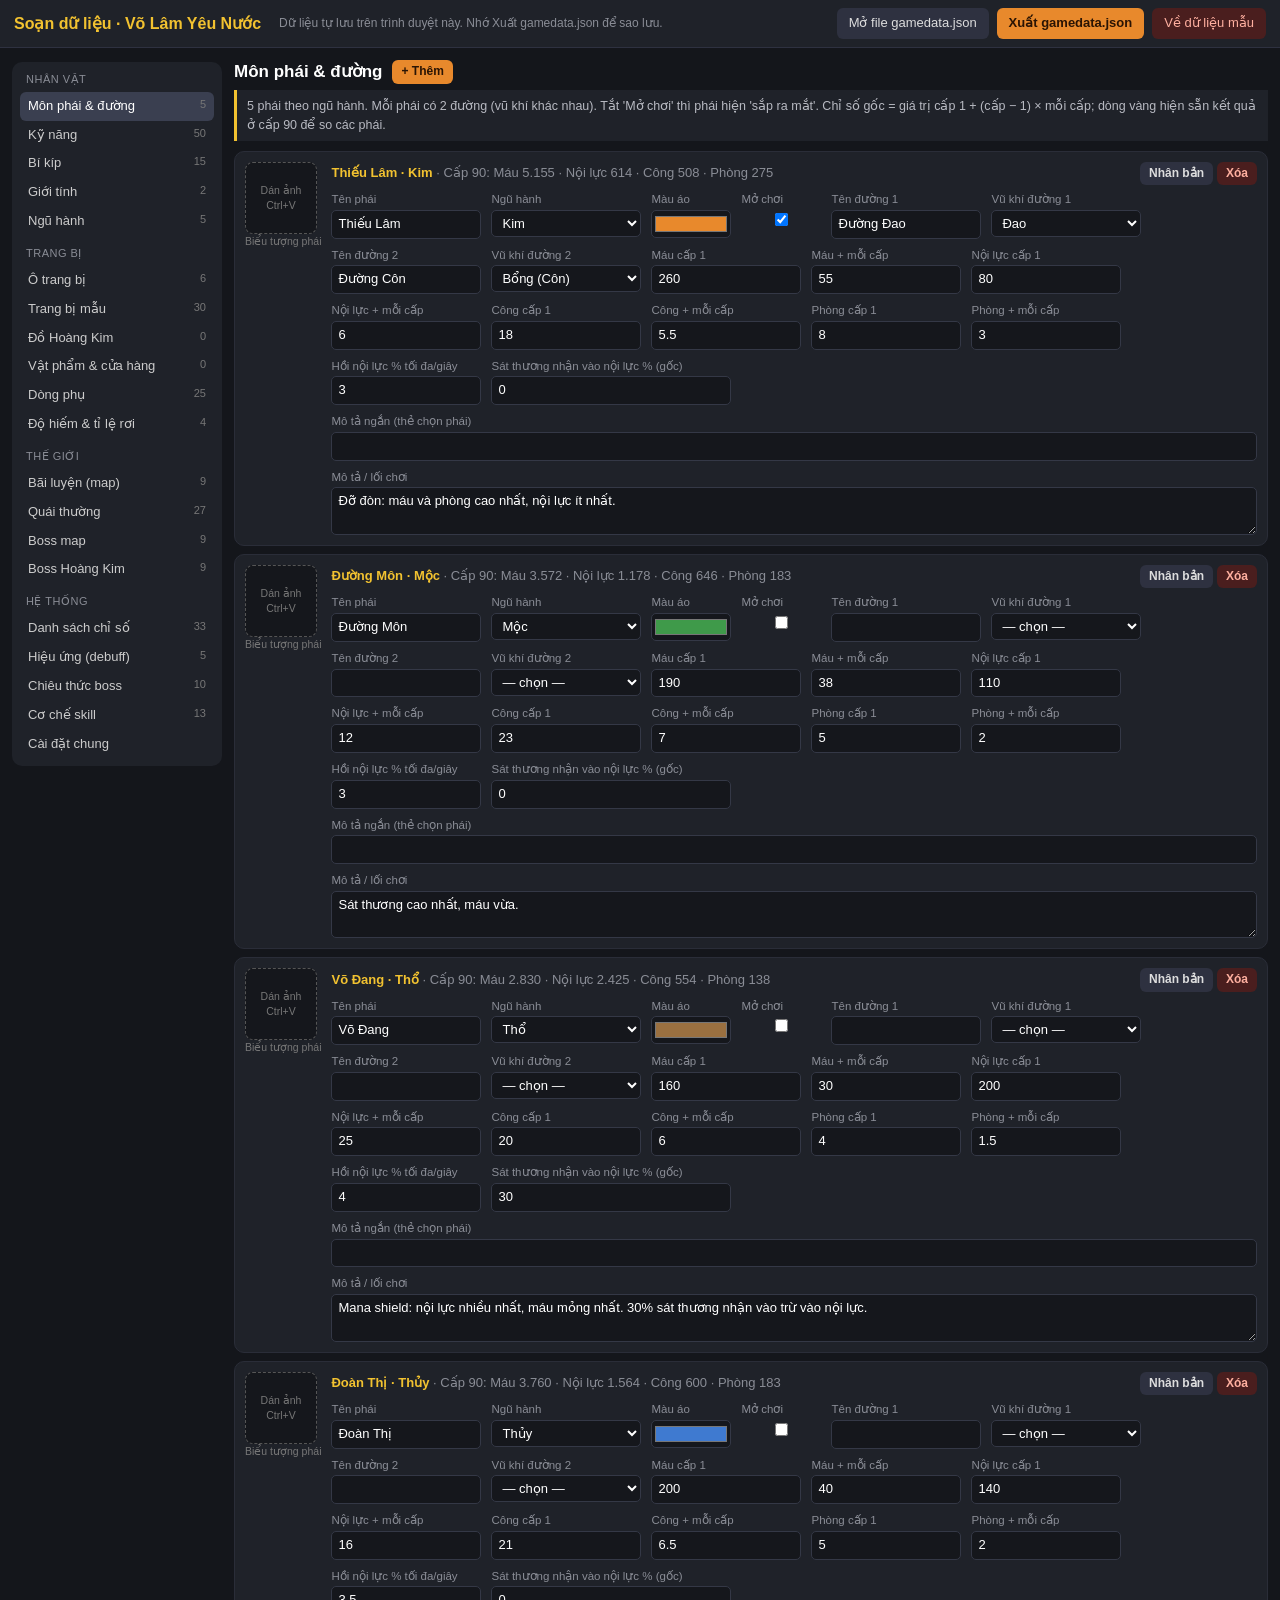
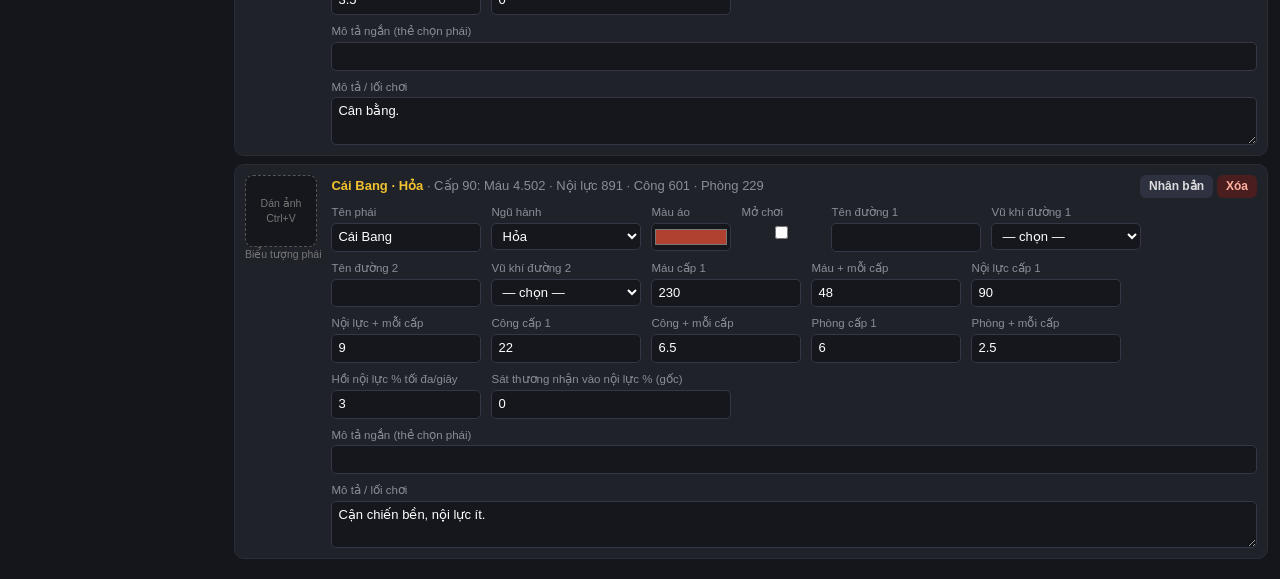
==== editor.html @ 26e48258 "Add files via upload" ====
<!DOCTYPE html>
<html lang="vi">
<head>
<meta charset="utf-8">
<meta name="viewport" content="width=device-width, initial-scale=1">
<title>Soạn dữ liệu · Võ Lâm Yêu Nước</title>
<link rel="icon" href="data:,">
<style>
* { box-sizing: border-box; }
html, body { margin: 0; height: 100%; }
body { background: #14161b; color: #d8d8d8; font: 13px/1.45 "Segoe UI", Roboto, Arial, sans-serif; }
button { font: inherit; cursor: pointer; }
.hidden { display: none !important; }
.muted { color: #8a8d96; }
header { display: flex; align-items: center; gap: 8px; padding: 8px 14px; background: #1f2229; border-bottom: 1px solid #2e3140; position: sticky; top: 0; z-index: 5; }
header .t { font-size: 16px; font-weight: 700; color: #f2c230; }
header .st { font-size: 12px; color: #8a8d96; margin-left: 10px; }
header .sp { margin-left: auto; }
.btn { background: #2e3140; color: #ddd; border: 0; border-radius: 6px; padding: 6px 12px; }
.btn:hover { background: #3a3f50; }
.btn.pri { background: #e8892c; color: #2a1404; font-weight: 600; }
.btn.pri:hover { background: #f39b40; }
.btn.danger { background: #4a1e1e; color: #ffb0a0; }
.btn.sm { padding: 3px 9px; font-size: 12px; }
.wrap { display: grid; grid-template-columns: 210px 1fr; gap: 12px; padding: 12px; }
nav { background: #1f2229; border-radius: 10px; padding: 8px; align-self: start; position: sticky; top: 62px; max-height: calc(100vh - 80px); overflow: auto; }
nav .g { color: #8a8d96; font-size: 11px; text-transform: uppercase; letter-spacing: .5px; margin: 10px 6px 4px; }
nav .g:first-child { margin-top: 2px; }
nav button { display: flex; width: 100%; background: none; border: 0; color: #ccc; text-align: left; padding: 5px 8px; border-radius: 6px; }
nav button:hover { background: #2a2d38; }
nav button.on { background: #3a3f50; color: #fff; }
nav button .n { margin-left: auto; color: #777; font-size: 11px; }
main { min-width: 0; }
.sec-head { display: flex; align-items: center; gap: 10px; flex-wrap: wrap; margin-bottom: 6px; }
.sec-head h2 { margin: 0; font-size: 17px; color: #fff; }
.help { background: #1f2229; border-left: 3px solid #f2c230; padding: 7px 10px; margin: 6px 0 10px; color: #b8bac2; font-size: 12.5px; }
.filters { display: flex; gap: 8px; align-items: center; flex-wrap: wrap; margin-bottom: 10px; }
.filters label { color: #8a8d96; font-size: 12px; display: flex; gap: 5px; align-items: center; }
.card { display: flex; gap: 10px; background: #1f2229; border: 1px solid #2a2d38; border-radius: 10px; padding: 10px; margin-bottom: 8px; }
.card .imgs { display: flex; flex-direction: column; gap: 6px; flex: none; }
.card .imgs.wide { flex-direction: row; flex-wrap: wrap; width: 250px; }
.card .body { flex: 1; min-width: 0; }
.card .head { font-weight: 600; color: #f2c230; margin-bottom: 6px; display: flex; gap: 8px; align-items: center; }
.card .head .acts { margin-left: auto; display: flex; gap: 4px; }
.fields { display: flex; flex-wrap: wrap; gap: 8px 10px; }
.f { display: flex; flex-direction: column; gap: 2px; font-size: 11.5px; color: #8a8d96; }
.f.s { width: 80px; } .f.m { width: 150px; } .f.l { width: 240px; } .f.xl { width: 100%; }
.f input, .f select, .f textarea { background: #15171c; border: 1px solid #343846; border-radius: 5px; color: #fff; padding: 4px 6px; font: inherit; font-size: 13px; width: 100%; }
.f textarea { min-height: 46px; resize: vertical; }
.f input:focus, .f select:focus, .f textarea:focus { outline: none; border-color: #f2c230; }
.f input[type=color] { padding: 1px; height: 28px; }
.f input[type=checkbox] { width: auto; }
.tag { display: inline-block; font-size: 10.5px; padding: 0 6px; border-radius: 8px; margin-left: 4px; font-weight: 500; }
.tag.ok { background: #1e3a1e; color: #8fd88f; }
.tag.new { background: #3a2a10; color: #f2c230; }
.chips { display: flex; flex-wrap: wrap; gap: 4px; }
.chip { background: #15171c; border: 1px solid #343846; color: #aaa; border-radius: 12px; padding: 2px 9px; font-size: 12px; }
.chip.on { background: #3a3218; border-color: #f2c230; color: #ffe08a; }
.lines { display: flex; flex-direction: column; gap: 4px; }
.line { display: flex; gap: 6px; align-items: center; }
.line select, .line input { background: #15171c; border: 1px solid #343846; border-radius: 5px; color: #fff; padding: 3px 6px; font: inherit; font-size: 12.5px; }
.line input { width: 80px; }
.line select { width: 260px; }
.line .x { background: none; border: 0; color: #a66; font-size: 15px; }
.lines .hd { display: flex; gap: 6px; font-size: 11px; color: #777; }
.img { width: 72px; height: 72px; border: 1px dashed #555; border-radius: 8px; background: #15171c center/contain no-repeat; display: flex; align-items: center; justify-content: center; text-align: center; font-size: 10.5px; color: #777; position: relative; outline: none; }
.img.bg { width: 128px; height: 72px; background-size: cover; }
.img.has { border-style: solid; border-color: #3a3f50; color: transparent; }
.img.active { border: 2px solid #f2c230; }
.img .clr { position: absolute; right: -6px; top: -6px; width: 18px; height: 18px; border-radius: 9px; border: 0; background: #4a1e1e; color: #ffb0a0; font-size: 11px; line-height: 18px; padding: 0; display: none; }
.img.has .clr { display: block; }
.img-l { font-size: 10.5px; color: #777; text-align: center; }
#toast { position: fixed; left: 50%; bottom: 20px; transform: translateX(-50%); background: #3a3f50; color: #fff; padding: 7px 14px; border-radius: 8px; opacity: 0; transition: .2s; pointer-events: none; z-index: 20; }
#toast.on { opacity: 1; }
.empty { color: #777; padding: 20px; text-align: center; background: #1f2229; border-radius: 10px; }
</style>
</head>
<body>
<header>
  <span class="t">Soạn dữ liệu · Võ Lâm Yêu Nước</span>
  <span class="st" id="status">Đang tải...</span>
  <span class="sp"></span>
  <button class="btn" id="b-open">Mở file gamedata.json</button>
  <button class="btn pri" id="b-export">Xuất gamedata.json</button>
  <button class="btn danger" id="b-reset">Về dữ liệu mẫu</button>
  <input type="file" id="f-open" accept=".json,application/json" class="hidden">
  <input type="file" id="f-img" accept="image/*" class="hidden">
</header>
<div class="wrap">
  <nav id="nav"></nav>
  <main id="main"></main>
</div>
<div id="toast"></div>

<script>
"use strict";
// =====================================================================
// FORM NHẬP DỮ LIỆU — Võ Lâm Yêu Nước
// Tự lưu trên trình duyệt (IndexedDB). Xuất ra gamedata.json để gửi Claude / upload GitHub.
// =====================================================================

const uid = p => p + "_" + Math.random().toString(36).slice(2, 8);
const $ = id => document.getElementById(id);
const esc = s => String(s ?? "").replace(/[&<>"']/g, c => ({ "&": "&amp;", "<": "&lt;", ">": "&gt;", '"': "&quot;", "'": "&#39;" }[c]));

// ---------------- Dữ liệu mẫu ----------------
const SKILL_SLOTS = [
  { id: "lmb", name: "Chuột trái · skill chính" },
  { id: "rmb", name: "Chuột phải · skill phụ" },
  { id: "p1",  name: "Bị động 1" },
  { id: "p2",  name: "Bị động 2" },
  { id: "q",   name: "Q · buff/debuff" }
];
const BOOST_ATTRS = [
  { id: "dmg", name: "Sát thương %" }, { id: "aspd", name: "Tốc đánh %" }, { id: "cd", name: "Hồi chiêu %" },
  { id: "size", name: "Vùng / kích thước %" }, { id: "dur", name: "Thời gian tác dụng %" }, { id: "count", name: "Số lượng (cộng thêm)" },
  { id: "mp", name: "Nội lực tiêu hao %" }, { id: "effectChance", name: "Tỉ lệ gây hiệu ứng %" },
  { id: "crit", name: "Chí mạng %" }, { id: "critdmg", name: "Sát thương chí mạng %" }
];
const BIKIP_TIERS = [{ id: "ha", name: "Hạ cấp" }, { id: "trung", name: "Trung cấp" }, { id: "cao", name: "Cao cấp" }];
const GOLD_TIERS = [{ id: "ha", name: "Hạ" }, { id: "trung", name: "Trung" }, { id: "thuong", name: "Thượng" }];
const DROP_SOURCES = [{ id: "mob", name: "Quái thường" }, { id: "boss", name: "Boss map" }, { id: "gold", name: "Boss Hoàng Kim" }];
const WEAPON_TYPES = [{ id: "dao", name: "Đao" }, { id: "kiem", name: "Kiếm" }, { id: "bong", name: "Bổng (Côn)" }, { id: "quyen", name: "Quyền (bao tay, chỉ)" }, { id: "phidao", name: "Phi Đao" }];
const MISC_KINDS = [{ id: "hp", name: "Hồi máu" }, { id: "mp", name: "Hồi nội lực" }, { id: "cure", name: "Giải hiệu ứng xấu" }, { id: "revive", name: "Hồi sinh" },
  { id: "ticket", name: "Vé boss Hoàng Kim" }, { id: "skillup", name: "Nâng cấp skill" }, { id: "reset", name: "Reset skill" }, { id: "other", name: "Khác" }];
const MISC_SOURCES = [{ id: "shop", name: "Cửa hàng" }, { id: "boss", name: "Boss map" }, { id: "gold", name: "Boss Hoàng Kim" }];
const USE_IN = [{ id: "boss", name: "Đánh boss" }, { id: "pk", name: "PK" }, { id: "idle", name: "Treo máy" }];
const isUsable = it => ["hp", "mp", "cure", "revive"].includes(it.kind);

// Chỉ số gốc theo phái: giá trị cấp 1 + tăng mỗi cấp
const SECT_BASE = {
  thieulam: { hpBase: 260, hpLv: 55, mpBase: 80, mpLv: 6, atkBase: 18, atkLv: 5.5, defBase: 8, defLv: 3, mpRegen: 3, manaShield: 0, role: "Đỡ đòn: máu và phòng cao nhất, nội lực ít nhất." },
  duongmon: { hpBase: 190, hpLv: 38, mpBase: 110, mpLv: 12, atkBase: 23, atkLv: 7, defBase: 5, defLv: 2, mpRegen: 3, manaShield: 0, role: "Sát thương cao nhất, máu vừa." },
  vodang:   { hpBase: 160, hpLv: 30, mpBase: 200, mpLv: 25, atkBase: 20, atkLv: 6, defBase: 4, defLv: 1.5, mpRegen: 4, manaShield: 30, role: "Mana shield: nội lực nhiều nhất, máu mỏng nhất. 30% sát thương nhận vào trừ vào nội lực." },
  doanthi:  { hpBase: 200, hpLv: 40, mpBase: 140, mpLv: 16, atkBase: 21, atkLv: 6.5, defBase: 5, defLv: 2, mpRegen: 3.5, manaShield: 0, role: "Cân bằng." },
  caibang:  { hpBase: 230, hpLv: 48, mpBase: 90, mpLv: 9, atkBase: 22, atkLv: 6.5, defBase: 6, defLv: 2.5, mpRegen: 3, manaShield: 0, role: "Cận chiến bền, nội lực ít." }
};
const SECT_BASE_DEFAULT = { hpBase: 200, hpLv: 40, mpBase: 100, mpLv: 10, atkBase: 20, atkLv: 6, defBase: 5, defLv: 2, mpRegen: 3, manaShield: 0, role: "" };
function applySectBase(s) {
  const b = SECT_BASE[s.id] || SECT_BASE_DEFAULT;
  for (const k in b) {
    if (k === "role") { if (!s.desc) s.desc = b.role; }
    else if (s[k] === undefined) s[k] = b[k];
  }
  return s;
}

function defaultData() {
  const D = { meta: { app: "vlyn", kind: "gamedata", version: 2, updated: Date.now() } };

  D.settings = {
    counterBonus: 15, offlineHours: 8, invSize: 40, invMiscSize: 30, skillGemMul: 1, resetRefund: 100, maxLevel: 99, expBase: 100, expPow: 2.2,
    mobDropChance: 12, maxOverLevel: 5, bikipMaxLv: 3,
    mpRegenFlat: 5, manaShieldRatio: 1, manaShieldCap: 80, reflectCap: 50,
    rules: "Qua boss map mới mở map kế tiếp. Bí kíp chỉ phái đó đọc được, phái khác bán lấy vàng. Đọc trùng bí kíp để lên cấp (tối đa 3). Skill chuột trái của mọi phái đều theo tốc đánh. Skill chuột phải có hồi chiêu cố định.",
    note: ""
  };

  D.elements = [
    { id: "kim", name: "Kim", color: "#f2c230", counters: "moc" },
    { id: "moc", name: "Mộc", color: "#4caf50", counters: "tho" },
    { id: "tho", name: "Thổ", color: "#b07a3c", counters: "thuy" },
    { id: "thuy", name: "Thủy", color: "#3f86e0", counters: "hoa" },
    { id: "hoa", name: "Hỏa", color: "#e04040", counters: "kim" }
  ];

  D.genders = [
    { id: "nam", name: "Nam", dmgBonus: 15, spread: 10, idleHit: 85, homing: false, note: "Sát thương cao, kém chính xác" },
    { id: "nu", name: "Nữ", dmgBonus: 0, spread: 3, idleHit: 95, homing: true, note: "Chính xác, đạn tự bám nhẹ" }
  ];

  D.sects = [
    { id: "thieulam", name: "Thiếu Lâm", element: "kim", robe: "#e8892c", enabled: true, path1: "Đường Đao", weapon1: "dao", path2: "Đường Côn", weapon2: "bong", desc: "", img: "" },
    { id: "duongmon", name: "Đường Môn", element: "moc", robe: "#3f9a4a", enabled: false, path1: "", weapon1: "", path2: "", weapon2: "", desc: "", img: "" },
    { id: "vodang", name: "Võ Đang", element: "tho", robe: "#9a7040", enabled: false, path1: "", weapon1: "", path2: "", weapon2: "", desc: "", img: "" },
    { id: "doanthi", name: "Đoàn Thị", element: "thuy", robe: "#3f7ad0", enabled: false, path1: "", weapon1: "", path2: "", weapon2: "", desc: "", img: "" },
    { id: "caibang", name: "Cái Bang", element: "hoa", robe: "#b04030", enabled: false, path1: "", weapon1: "", path2: "", weapon2: "", desc: "", img: "" }
  ];
  D.sects.forEach(applySectBase);

  const sk = (sect, path, slot, o = {}) => Object.assign({
    id: uid("sk"), sect, path, slot, name: "", mech: slot === "p1" || slot === "p2" ? "passive_skill" : "",
    maxLv: 10, aspd: slot === "lmb" ? 2 : 0, dmg: 0, dmgLv: 0, cd: 0, cdLv: 0, mp: 0,
    dur: 0, durLv: 0, size: 0, sizeLv: 0, count: 1, countLv: 0,
    effect: "", effectChance: 0, effectChanceLv: 0, target: "", boosts: [], stats: [],
    desc: "", note: "", img: ""
  }, o);
  D.skills = [];
  D.sects.forEach(s => [1, 2].forEach(p => SKILL_SLOTS.forEach(sl => D.skills.push(sk(s.id, p, sl.id)))));
  const find = (sect, path, slot) => D.skills.find(x => x.sect === sect && x.path === path && x.slot === slot);
  const daoL = find("thieulam", 1, "lmb"), daoR = find("thieulam", 1, "rmb");
  Object.assign(daoL, { name: "Nguyệt Đao Trảm", mech: "crescent", aspd: 2.5, dmg: 100, dmgLv: 12, size: 17, sizeLv: 3,
    desc: "Bắn trăng khuyết vàng bay thẳng. Lên cấp trăng to hơn. Tốc độ ra đòn theo tốc đánh." });
  Object.assign(daoR, { name: "Sư Tử Hống", mech: "cone", dmg: 230, dmgLv: 30, cd: 8, cdLv: 0.3, mp: 30, size: 250,
    desc: "Hét vùng tam giác trước mặt, gây sát thương và xóa đạn trong vùng. Hồi chiêu cố định, không theo tốc đánh." });
  Object.assign(find("thieulam", 1, "p1"), { name: "Nguyệt Ảnh Đao Pháp", mech: "passive_skill", target: daoL.id,
    boosts: [{ attr: "dmg", per: 5 }, { attr: "aspd", per: 4 }], desc: "Tăng sát thương và tốc đánh của Nguyệt Đao Trảm." });
  Object.assign(find("thieulam", 1, "p2"), { name: "Long Ngâm Công", mech: "passive_skill", target: daoR.id,
    boosts: [{ attr: "cd", per: -4 }, { attr: "size", per: 6 }], desc: "Giảm hồi chiêu và mở rộng vùng của Sư Tử Hống." });
  Object.assign(find("thieulam", 1, "q"), { name: "Phật Quang Phổ Chiếu", mech: "invuln", cd: 22, cdLv: 0.6, mp: 40, dur: 2, durLv: 0.15,
    desc: "Không nhận sát thương trong vài giây." });
  Object.assign(find("thieulam", 2, "lmb"), { name: "Phi Côn", mech: "staff_trap", aspd: 1.6, dmg: 80, dmgLv: 10, dur: 2, size: 60, count: 1, countLv: 0.5,
    desc: "Ném côn gây sát thương. Côn rơi xuống xoay tại chỗ gây sát thương vùng như bẫy. Lên cấp rơi được nhiều điểm cùng lúc." });

  D.bikip = [];
  D.sects.forEach(s => BIKIP_TIERS.forEach(t => D.bikip.push({ id: uid("bk"), sect: s.id, tier: t.id, name: "", maxLv: 3, stats: [], desc: "", img: "" })));
  Object.assign(D.bikip.find(b => b.sect === "thieulam" && b.tier === "ha"),
    { name: "Dịch Cân Kinh", stats: [{ stat: "hpPct", v1: 10, v2: 20, v3: 30 }], desc: "Ví dụ: tăng % máu (tính trên tổng sau khi mặc đồ)." });

  D.mechanics = [
    { id: "crescent", name: "Bắn trăng khuyết bay thẳng", done: true, note: "" },
    { id: "staff_trap", name: "Ném vật, rơi xuống xoay gây sát thương vùng (bẫy)", done: false, note: "" },
    { id: "cone", name: "Vùng tam giác trước mặt", done: true, note: "Có tùy chọn xóa đạn" },
    { id: "circle", name: "Vòng tròn quanh người", done: false, note: "" },
    { id: "orbit", name: "Vật xoay quanh người", done: false, note: "" },
    { id: "dash", name: "Lướt tới gây sát thương", done: false, note: "" },
    { id: "invuln", name: "Bất tử (không nhận sát thương)", done: false, note: "" },
    { id: "shield", name: "Khiên chặn đạn", done: true, note: "" },
    { id: "buff_stat", name: "Buff chỉ số có thời gian", done: false, note: "" },
    { id: "debuff_area", name: "Debuff vùng lên kẻ địch", done: false, note: "" },
    { id: "passive_skill", name: "Bị động: tăng cường skill khác", done: true, note: "" },
    { id: "passive_stat", name: "Bị động: tăng chỉ số", done: true, note: "" },
    { id: "other", name: "Khác (mô tả trong ghi chú)", done: false, note: "" }
  ];

  D.patterns = [
    { id: "ring", name: "Vòng đạn tỏa tròn", done: true, note: "" },
    { id: "fan", name: "Quạt đạn nhắm vào người", done: true, note: "" },
    { id: "spiral", name: "Xoắn ốc", done: true, note: "" },
    { id: "wall", name: "Tường đạn có khe hở", done: true, note: "" },
    { id: "big", name: "Cầu lớn bay chậm rồi nổ tung", done: true, note: "" },
    { id: "charge", name: "Lao vào người chơi", done: true, note: "" },
    { id: "rain", name: "Mưa đạn từ trên xuống", done: false, note: "" },
    { id: "summon", name: "Triệu hồi quái con", done: false, note: "" },
    { id: "zone", name: "Vùng cảnh báo rồi nổ", done: false, note: "" },
    { id: "laser", name: "Tia quét", done: false, note: "" }
  ];

  const st = (id, name, unit, group, done = false, note = "") => ({ id, name, unit, group, done, note });
  D.stats = [
    st("atk", "Công", "số", "Cơ bản", true), st("hp", "Máu", "số", "Cơ bản", true), st("mp", "Nội lực", "số", "Cơ bản", true),
    st("def", "Phòng", "số", "Cơ bản", true), st("crit", "Chí mạng", "%", "Cơ bản", true), st("critdmg", "Sát thương chí mạng", "%", "Cơ bản"),
    st("aspd", "Tốc đánh", "%", "Cơ bản"), st("mspd", "Tốc chạy", "%", "Cơ bản", true), st("atkPct", "Công", "%", "Cơ bản"),
    st("hpPct", "Máu", "%", "Cơ bản"), st("hpregen", "Hồi máu mỗi giây", "số", "Cơ bản"), st("mpregen", "Hồi nội lực mỗi giây", "số", "Cơ bản"),
    st("cdr", "Giảm hồi chiêu", "%", "Cơ bản"), st("lifesteal", "Hút máu", "%", "Cơ bản"),
    st("burnDmg", "Sát thương Hỏa (tổng trong 3 giây)", "số", "Gây hiệu ứng"), st("poisonDmg", "Sát thương Độc (tổng trong 10 giây)", "số", "Gây hiệu ứng"),
    st("slowChance", "Tỉ lệ làm chậm", "%", "Gây hiệu ứng"), st("freezeChance", "Tỉ lệ đóng băng", "%", "Gây hiệu ứng"),
    st("stunChance", "Tỉ lệ choáng", "%", "Gây hiệu ứng"),
    st("burnRes", "Giảm sát thương đốt", "%", "Kháng hiệu ứng"), st("poisonRes", "Giảm sát thương độc", "%", "Kháng hiệu ứng"),
    st("slowRes", "Giảm thời gian làm chậm", "%", "Kháng hiệu ứng"), st("freezeRes", "Giảm thời gian đóng băng", "%", "Kháng hiệu ứng"),
    st("stunRes", "Giảm thời gian choáng", "%", "Kháng hiệu ứng"),
    st("counterRes", "Giảm sát thương khi bị khắc", "%", "Ngũ hành"), st("counterDmg", "Tăng sát thương khi khắc địch", "%", "Ngũ hành"),
    st("mpPct", "Nội lực", "%", "Cơ bản", false, "Tính trên tổng sau khi mặc đồ."), st("defPct", "Phòng", "%", "Cơ bản", false, "Tính trên tổng sau khi mặc đồ."),
    st("reflect", "Phản sát thương", "%", "Đặc biệt", false, "Địch đánh 100, có 20% thì địch nhận lại 20, ta chỉ mất 80. Giới hạn ở Cài đặt chung."),
    st("bulletConvert", "Biến đạn địch thành đạn ta", "%", "Đặc biệt", false, "Tỉ lệ đạn địch chạm người bị đổi thành đạn của ta, bay ngược về kẻ địch. Ta không mất máu viên đó."),
    st("manaShield", "Sát thương nhận vào nội lực", "%", "Đặc biệt", false, "X% sát thương nhận vào trừ vào nội lực thay cho máu. Hết nội lực thì trừ máu. Tỉ lệ đổi và giới hạn ở Cài đặt chung."),
    st("manasteal", "Hút nội lực", "%", "Đặc biệt", false, "X% sát thương gây ra hồi thành nội lực."),
    st("allSkills", "Cộng cấp tất cả kỹ năng đã học", "số", "Đặc biệt", false, "+X cấp cho mọi kỹ năng đã học (cấp ≥ 1), được vượt cấp tối đa. Dòng hiếm nhất, chỉ ra ở vũ khí và áo.")
  ];

  D.effects = [
    { id: "burn", name: "Đốt (Hỏa)", color: "#ff6a3c", dur: 3, value: 0, valueNote: "Tổng Sát thương Hỏa chia đều trong 3 giây", stack: 1, resist: "burnRes", desc: "" },
    { id: "poison", name: "Trúng độc", color: "#7ad04a", dur: 10, value: 0, valueNote: "Tổng Sát thương Độc chia đều trong 10 giây", stack: 5, resist: "poisonRes", desc: "Cộng dồn tối đa 5 tầng" },
    { id: "slow", name: "Làm chậm", color: "#7fb2f0", dur: 2, value: 40, valueNote: "Giảm % tốc chạy", stack: 1, resist: "slowRes", desc: "" },
    { id: "freeze", name: "Đóng băng", color: "#bfe8ff", dur: 1.5, value: 0, valueNote: "Không di chuyển, không ra chiêu", stack: 1, resist: "freezeRes", desc: "" },
    { id: "stun", name: "Choáng", color: "#f2e070", dur: 1, value: 0, valueNote: "Không ra chiêu, vẫn đi được chậm", stack: 1, resist: "stunRes", desc: "" }
  ];

  D.slots = [
    { id: "weapon", name: "Vũ khí", main: ["atk"], note: "" },
    { id: "hat", name: "Mũ", main: ["hp", "def"], note: "" },
    { id: "armor", name: "Áo", main: ["hp", "def"], note: "" },
    { id: "boots", name: "Giày", main: ["mspd", "def"], note: "" },
    { id: "ring", name: "Nhẫn", main: ["crit", "atk"], note: "" },
    { id: "necklace", name: "Dây chuyền", main: ["mp", "hp"], note: "" }
  ];

  D.rarity = [
    { id: "r0", name: "Thường", color: "#c8c8c8", mul: 100, affix: 0, wMob: 70, wBoss: 0, wGold: 0 },
    { id: "r1", name: "Hiếm", color: "#4a90e2", mul: 130, affix: 1, wMob: 22, wBoss: 50, wGold: 20 },
    { id: "r2", name: "Quý", color: "#a066e0", mul: 165, affix: 2, wMob: 7, wBoss: 38, wGold: 45 },
    { id: "r3", name: "Huyền thoại", color: "#f2a530", mul: 210, affix: 3, wMob: 1, wBoss: 12, wGold: 35 }
  ];

  const names = {
    weapon: ["Giới Đao", "Nguyệt Nha Đao", "Kim Cang Đao", "Phục Ma Đao", "Phật Quang Đao"],
    hat: ["Tăng Mạo", "La Hán Mạo", "Bồ Đề Mạo", "Phật Quang Mạo", "Kim Liên Mạo"],
    armor: ["Tăng Bào", "Cà Sa", "La Hán Giáp", "Kim Lan Cà Sa", "Phật Quang Giáp"],
    boots: ["Giày Vải", "Hài Cỏ", "Đạp Tuyết Hài", "Truy Phong Hài", "Lăng Ba Hài"],
    ring: ["Nhẫn Đồng", "Nhẫn Bồ Đề", "Ngọc Giới", "Xá Lợi Giới", "Kim Cang Giới"],
    necklace: ["Chuỗi Hạt Gỗ", "Chuỗi Bồ Đề", "Chuỗi Phật Châu", "Xá Lợi Liên", "Kim Liên Chuỗi"]
  };
  const mains = {
    weapon: [{ stat: "atk", base: 6, per: 4 }],
    hat: [{ stat: "hp", base: 20, per: 10 }, { stat: "def", base: 2, per: 1 }],
    armor: [{ stat: "hp", base: 35, per: 16 }, { stat: "def", base: 3, per: 1.5 }],
    boots: [{ stat: "mspd", base: 3, per: 0.2 }, { stat: "def", base: 1, per: 0.6 }],
    ring: [{ stat: "crit", base: 2, per: 0.12 }, { stat: "atk", base: 2, per: 1.5 }],
    necklace: [{ stat: "mp", base: 10, per: 4 }, { stat: "hp", base: 15, per: 8 }]
  };
  D.items = [];
  Object.keys(names).forEach(slot => names[slot].forEach((n, i) => D.items.push({
    id: uid("it"), name: n, slot, ...(slot === "weapon" ? { weaponType: "dao" } : {}), sect: "all", path: "all",
    lvFrom: i * 10 + 1, lvTo: (i + 1) * 10, main: JSON.parse(JSON.stringify(mains[slot])),
    sources: ["mob", "boss", "gold"], desc: "", img: ""
  })));

  const af = (stat, base, per, minR = "r1") => ({ id: uid("af"), stat, base, per, slots: [], minRarity: minR, note: "" });
  D.affixes = [
    af("atk", 1, 1.5), af("hp", 10, 6), af("def", 1, 0.8), af("crit", 1, 0.08), af("mp", 5, 2), af("mspd", 1, 0.1),
    af("aspd", 2, 0.1), af("critdmg", 5, 0.3), af("hpregen", 2, 0.5), af("lifesteal", 1, 0.03, "r2"),
    af("burnDmg", 3, 1.2, "r2"), af("poisonDmg", 3, 1.2, "r2"), af("slowChance", 3, 0.05, "r2"),
    af("freezeChance", 2, 0.03, "r3"), af("stunChance", 2, 0.03, "r3"),
    af("burnRes", 5, 0.2), af("poisonRes", 5, 0.2), af("slowRes", 5, 0.2), af("freezeRes", 5, 0.2), af("stunRes", 5, 0.2),
    af("reflect", 3, 0.1, "r2"), af("manaShield", 3, 0.1, "r2"), af("manasteal", 1, 0.03, "r2"), af("bulletConvert", 2, 0.05, "r3"),
    Object.assign(af("allSkills", 1, 0, "r3"), { slots: ["weapon", "armor"], note: "Dòng hiếm nhất" })
  ];

  const mapNames = ["Rừng Trúc", "Hoàng Thổ Lĩnh", "Băng Cốc", "Hỏa Diệm Sơn", "Kim Sơn Phế Tự", "", "", "", ""];
  const mapEls = ["moc", "tho", "thuy", "hoa", "kim", "moc", "tho", "thuy", "hoa"];
  const mobNames = [["Trúc Yêu", "Độc Xà", "Mộc Tinh"], ["Thạch Quái", "Sa Trùng", "Thổ Hành Tôn"], ["Băng Hồn", "Hàn Ngư Tinh", "Tuyết Lang"],
    ["Hỏa Linh", "Viêm Hổ", "Hỏa Ma"], ["Kim Giáp Thi", "Đồng Nhân", "Kiếm Hồn"]];
  const bossNames = ["Trúc Lâm Yêu Vương", "Thạch Ma Vương", "Băng Hồn Nữ Vương", "Xích Diệm Ma Quân", "Kim Giáp Tướng Quân", "", "", "", ""];
  const pats = ["ring", "fan", "wall", "spiral", "big", "charge"];
  D.maps = []; D.monsters = []; D.bosses = [];
  for (let i = 0; i < 9; i++) {
    const id = "map" + (i + 1), lv = (i + 1) * 10;
    D.maps.push({ id, order: i + 1, name: mapNames[i], element: mapEls[i], lvFrom: i === 0 ? 1 : i * 10, lvTo: lv, desc: "", note: "", img: "", bg: "" });
    for (let k = 0; k < 3; k++) D.monsters.push({ id: uid("mob"), map: id, name: (mobNames[i] || [])[k] || "", element: mapEls[i],
      hpMul: 100, atkMul: 100, expMul: 100, effect: "", effectChance: 0, note: "", img: "" });
    D.bosses.push({ id: uid("bm"), map: id, name: bossNames[i], lv, element: mapEls[i],
      hp: 150 * lv * lv + 4000, atk: 15 + 10 * lv, def: 3 + 2 * lv,
      patterns: pats.slice(0, Math.min(pats.length, 3 + Math.floor(i / 2))), effect: "", effectChance: 0,
      drops: 2, dropExtra: 40, bikipChance: 0.38, bikipTier: "ha", note: "", img: "" });
  }

  const goldEls = { ha: ["kim", "moc", "thuy"], trung: ["hoa", "tho", "kim"], thuong: ["moc", "thuy", "hoa"] };
  const goldLv = { ha: 30, trung: 60, thuong: 90 };
  const goldUnlock = { ha: "map3", trung: "map6", thuong: "map9" };
  const goldMax = { ha: "ha", trung: "trung", thuong: "cao" };
  D.goldBosses = [];
  GOLD_TIERS.forEach(t => goldEls[t.id].forEach(el => {
    const lv = goldLv[t.id];
    D.goldBosses.push({ id: uid("hk"), tier: t.id, name: "", lv, element: el,
      hp: 3 * (150 * lv * lv + 4000), atk: Math.round(1.5 * (15 + 10 * lv)), def: 3 + 3 * lv,
      patterns: ["ring", "fan", "spiral", "wall", "big", "charge"], effect: "", effectChance: 0,
      unlock: goldUnlock[t.id], drops: 3, bikipChance: 15, bikipMax: goldMax[t.id], goldItemChance: 10, note: "", img: "" });
  }));
  D.goldItems = [];
  D.misc = [];
  return D;
}

let DATA = null;

// ---------------- Option helpers ----------------
const opt = (arr, label = x => x.name || "(chưa đặt tên)") => arr.map(x => ({ v: x.id, t: label(x) }));
const O = {
  elements: () => opt(DATA.elements),
  sects: () => opt(DATA.sects),
  sectsAll: () => [{ v: "all", t: "Tất cả phái" }, ...opt(DATA.sects)],
  paths: it => {
    const s = DATA.sects.find(x => x.id === it.sect);
    return [{ v: 1, t: (s && s.path1) || "Đường 1" }, { v: 2, t: (s && s.path2) || "Đường 2" }];
  },
  pathsAll: it => {
    const s = DATA.sects.find(x => x.id === it.sect);
    return [{ v: "all", t: "Cả 2 đường" }, { v: "1", t: (s && s.path1) || "Đường 1" }, { v: "2", t: (s && s.path2) || "Đường 2" }];
  },
  skillSlots: () => SKILL_SLOTS.map(s => ({ v: s.id, t: s.name })),
  mechs: () => DATA.mechanics.map(m => ({ v: m.id, t: m.name + (m.done ? "" : " (cần code mới)") })),
  patterns: () => DATA.patterns.map(m => ({ v: m.id, t: m.name + (m.done ? "" : " (cần code)") })),
  effects: () => [{ v: "", t: "Không" }, ...opt(DATA.effects)],
  stats: () => DATA.stats.map(s => ({ v: s.id, t: `${s.name}${s.unit === "%" ? " %" : ""}` })),
  slots: () => opt(DATA.slots),
  rarity: () => opt(DATA.rarity),
  maps: () => DATA.maps.map(m => ({ v: m.id, t: `${m.order}. ${m.name || "(chưa đặt tên)"}` })),
  sameSkills: it => DATA.skills.filter(s => s.sect === it.sect && s.path === it.path && s.id !== it.id && (s.slot === "lmb" || s.slot === "rmb" || s.slot === "q"))
    .map(s => ({ v: s.id, t: (s.name || "(chưa đặt tên)") + " · " + SKILL_SLOTS.find(x => x.id === s.slot).name })),
  itemSkills: it => DATA.skills.filter(s => s.sect === it.sect && (it.path === "all" || String(s.path) === String(it.path)))
    .map(s => ({ v: s.id, t: (s.name || "(chưa đặt tên)") + " · " + SKILL_SLOTS.find(x => x.id === s.slot).name })),
  goldLv: () => [{ v: 50, t: "Cấp 50" }, { v: 90, t: "Cấp 90" }],
  weaponTypes: () => WEAPON_TYPES.map(w => ({ v: w.id, t: w.name })),
  miscKinds: () => MISC_KINDS.map(x => ({ v: x.id, t: x.name })),
  miscSources: () => MISC_SOURCES.map(x => ({ v: x.id, t: x.name })),
  useIn: () => USE_IN.map(x => ({ v: x.id, t: x.name })),
  boostAttrs: () => BOOST_ATTRS.map(b => ({ v: b.id, t: b.name })),
  bikipTiers: () => BIKIP_TIERS.map(b => ({ v: b.id, t: b.name })),
  goldTiers: () => GOLD_TIERS.map(b => ({ v: b.id, t: b.name })),
  sources: () => DROP_SOURCES.map(b => ({ v: b.id, t: b.name })),
  units: () => [{ v: "số", t: "Số" }, { v: "%", t: "%" }],
  statGroups: () => ["Cơ bản", "Gây hiệu ứng", "Kháng hiệu ứng", "Ngũ hành", "Đặc biệt", "Khác"].map(g => ({ v: g, t: g }))
};
const nameOf = (list, id) => { const x = DATA[list].find(v => v.id === id); return x ? (x.name || "(chưa đặt tên)") : ""; };
const isPassive = it => it.slot === "p1" || it.slot === "p2";

// ---------------- Định nghĩa các mục ----------------
// field: { k, l(label), t(type), w(width s/m/l/xl), o(options fn), show(it), rr(re-render card on change), cols(lines) }
const SECTIONS = [
  { group: "Nhân vật", key: "sects", title: "Môn phái & đường", noAdd: false,
    help: "5 phái theo ngũ hành. Mỗi phái có 2 đường (vũ khí khác nhau). Tắt 'Mở chơi' thì phái hiện 'sắp ra mắt'. Chỉ số gốc = giá trị cấp 1 + (cấp − 1) × mỗi cấp; dòng vàng hiện sẵn kết quả ở cấp 90 để so các phái.",
    head: it => { const at = (b, l) => Math.round((+b || 0) + (+l || 0) * 89).toLocaleString("vi-VN");
      return `${it.name || "(chưa đặt tên)"} · ${nameOf("elements", it.element)} <span class="muted" style="font-weight:400">· Cấp 90: Máu ${at(it.hpBase, it.hpLv)} · Nội lực ${at(it.mpBase, it.mpLv)} · Công ${at(it.atkBase, it.atkLv)} · Phòng ${at(it.defBase, it.defLv)}</span>`; },
    imgs: [{ k: "img", l: "Biểu tượng phái" }],
    fields: [
      { k: "name", l: "Tên phái", t: "text", w: "m", rr: 1 }, { k: "element", l: "Ngũ hành", t: "select", o: O.elements, w: "m", rr: 1 },
      { k: "robe", l: "Màu áo", t: "color", w: "s" }, { k: "enabled", l: "Mở chơi", t: "check", w: "s" },
      { k: "path1", l: "Tên đường 1", t: "text", w: "m" }, { k: "weapon1", l: "Vũ khí đường 1", t: "select", o: O.weaponTypes, w: "m", blank: "— chọn —" },
      { k: "path2", l: "Tên đường 2", t: "text", w: "m" }, { k: "weapon2", l: "Vũ khí đường 2", t: "select", o: O.weaponTypes, w: "m", blank: "— chọn —" },
      { k: "hpBase", l: "Máu cấp 1", t: "num", w: "m" }, { k: "hpLv", l: "Máu + mỗi cấp", t: "num", w: "m" },
      { k: "mpBase", l: "Nội lực cấp 1", t: "num", w: "m" }, { k: "mpLv", l: "Nội lực + mỗi cấp", t: "num", w: "m" },
      { k: "atkBase", l: "Công cấp 1", t: "num", w: "m" }, { k: "atkLv", l: "Công + mỗi cấp", t: "num", w: "m" },
      { k: "defBase", l: "Phòng cấp 1", t: "num", w: "m" }, { k: "defLv", l: "Phòng + mỗi cấp", t: "num", w: "m" },
      { k: "mpRegen", l: "Hồi nội lực % tối đa/giây", t: "num", w: "m" }, { k: "manaShield", l: "Sát thương nhận vào nội lực % (gốc)", t: "num", w: "l" },
      { k: "short", l: "Mô tả ngắn (thẻ chọn phái)", t: "text", w: "xl" },
      { k: "desc", l: "Mô tả / lối chơi", t: "area", w: "xl" }
    ],
    newItem: () => applySectBase({ id: uid("sect"), name: "", element: "kim", robe: "#888888", enabled: false, path1: "", weapon1: "", path2: "", weapon2: "", short: "", desc: "", img: "" })
  },
  { group: "Nhân vật", key: "skills", title: "Kỹ năng", noAdd: true,
    help: "Mỗi đường có 5 ô: Chuột trái (skill chính, theo tốc đánh), Chuột phải (skill phụ, hồi chiêu cố định), Bị động 1, Bị động 2, Q (buff/debuff có hồi chiêu và thời gian tác dụng). Cơ chế ghi '(cần code mới)' thì Claude phải viết thêm code. Ô nào không dùng cứ để 0. 'Vũ khí cần cầm': cầm sai loại thì không dùng được skill này; để trống là cầm gì cũng dùng được. 'Sát thương cộng thẳng' không nhân với công nên mạnh lúc đầu game, cuối game thì nhỏ dần.",
    filters: [{ k: "sect", l: "Phái", o: O.sects }, { k: "path", l: "Đường", o: () => [{ v: 1, t: "Đường 1" }, { v: 2, t: "Đường 2" }] }],
    head: it => `${nameOf("sects", it.sect)} · ${O.paths(it).find(p => p.v === it.path).t} · ${SKILL_SLOTS.find(s => s.id === it.slot).name}`,
    imgs: [{ k: "img", l: "Icon skill" }],
    fields: [
      { k: "name", l: "Tên skill", t: "text", w: "l" },
      { k: "mech", l: "Cơ chế", t: "select", o: O.mechs, w: "l", rr: 1, blank: "— chọn —" },
      { k: "maxLv", l: "Cấp tối đa", t: "num", w: "s" },
      { k: "weapon", l: "Vũ khí cần cầm", t: "select", o: O.weaponTypes, w: "m", blank: "— không cần —" },
      { k: "aspd", l: "Tốc đánh gốc (đòn/giây)", t: "num", w: "m", show: it => it.slot === "lmb" },
      { k: "dmg", l: "Sát thương % công", t: "num", w: "m", show: it => !isPassive(it) },
      { k: "dmgLv", l: "+ mỗi cấp", t: "num", w: "s", show: it => !isPassive(it) },
      { k: "flatDmg", l: "Sát thương cộng thẳng (theo hệ phái)", t: "num", w: "m", show: it => !isPassive(it) },
      { k: "flatDmgLv", l: "+ mỗi cấp", t: "num", w: "s", show: it => !isPassive(it) },
      { k: "cd", l: "Hồi chiêu (giây)", t: "num", w: "m", show: it => it.slot === "rmb" || it.slot === "q" },
      { k: "cdLv", l: "− mỗi cấp", t: "num", w: "s", show: it => it.slot === "rmb" || it.slot === "q" },
      { k: "mp", l: "Nội lực tiêu hao", t: "num", w: "m", show: it => !isPassive(it) },
      { k: "dur", l: "Thời gian tác dụng (giây)", t: "num", w: "m", show: it => !isPassive(it) },
      { k: "durLv", l: "+ mỗi cấp", t: "num", w: "s", show: it => !isPassive(it) },
      { k: "size", l: "Kích thước / vùng", t: "num", w: "m", show: it => !isPassive(it) },
      { k: "sizeLv", l: "+ mỗi cấp", t: "num", w: "s", show: it => !isPassive(it) },
      { k: "count", l: "Số đạn / điểm rơi", t: "num", w: "m", show: it => !isPassive(it) },
      { k: "countLv", l: "+ mỗi cấp (0,5 = +1 sau mỗi 2 cấp)", t: "num", w: "s", show: it => !isPassive(it) },
      { k: "effect", l: "Gây hiệu ứng", t: "select", o: O.effects, w: "m", show: it => !isPassive(it) },
      { k: "effectChance", l: "Tỉ lệ gây %", t: "num", w: "s", show: it => !isPassive(it) },
      { k: "effectChanceLv", l: "+ mỗi cấp", t: "num", w: "s", show: it => !isPassive(it) },
      { k: "target", l: "Tăng cường cho skill", t: "select", o: O.sameSkills, w: "l", blank: "— không —", show: it => it.mech === "passive_skill" },
      { k: "boosts", l: "Tăng cường mỗi cấp", t: "lines", w: "xl", show: it => it.mech === "passive_skill",
        cols: [{ k: "attr", l: "Thuộc tính", t: "select", o: O.boostAttrs }, { k: "per", l: "Mỗi cấp", t: "num" }] },
      { k: "stats", l: "Chỉ số tăng mỗi cấp (bị động / buff)", t: "lines", w: "xl", show: it => it.mech === "passive_stat" || it.mech === "buff_stat" || it.slot === "q",
        cols: [{ k: "stat", l: "Chỉ số", t: "select", o: O.stats }, { k: "base", l: "Gốc", t: "num" }, { k: "per", l: "Mỗi cấp", t: "num" }] },
      { k: "desc", l: "Mô tả hiện trong game", t: "area", w: "xl" },
      { k: "note", l: "Ghi chú cho Claude (ý tưởng, cách hoạt động)", t: "area", w: "xl" }
    ]
  },
  { group: "Nhân vật", key: "bikip", title: "Bí kíp",
    help: "Bí kíp là bị động, dùng chung cả 2 đường. Mỗi phái 3 bí kíp: Hạ, Trung, Cao cấp. Rơi từ boss map (rất hiếm) và boss Hoàng Kim. Đọc trùng để lên cấp, tối đa 3. Điền giá trị chỉ số ở từng cấp 1/2/3.",
    filters: [{ k: "sect", l: "Phái", o: O.sects }],
    head: it => `${nameOf("sects", it.sect)} · Bí kíp ${BIKIP_TIERS.find(t => t.id === it.tier).name}`,
    imgs: [{ k: "img", l: "Hình sách" }],
    fields: [
      { k: "name", l: "Tên bí kíp", t: "text", w: "l" },
      { k: "tier", l: "Cấp bí kíp", t: "select", o: O.bikipTiers, w: "m", rr: 1 },
      { k: "maxLv", l: "Cấp tối đa", t: "num", w: "s" },
      { k: "stats", l: "Chỉ số tăng", t: "lines", w: "xl",
        cols: [{ k: "stat", l: "Chỉ số", t: "select", o: O.stats }, { k: "v1", l: "Cấp 1", t: "num" }, { k: "v2", l: "Cấp 2", t: "num" }, { k: "v3", l: "Cấp 3", t: "num" }] },
      { k: "desc", l: "Mô tả", t: "area", w: "xl" }
    ],
    newItem: f => ({ id: uid("bk"), sect: f.sect || "thieulam", tier: "ha", name: "", maxLv: 3, stats: [], desc: "", img: "" })
  },
  { group: "Nhân vật", key: "genders", title: "Giới tính", noAdd: true,
    help: "Nam: sát thương cao, đạn lệch nhiều. Nữ: chính xác, đạn tự bám nhẹ. Lệch đạn tính bằng độ (±). Hình nhân vật đổi theo loại vũ khí đang cầm; ảnh dán vào tự thu về 256×256, nên dùng ảnh nền trong suốt và để các tư thế cùng cỡ, cùng chỗ đứng.",
    head: it => it.name, imgsWide: true,
    imgs: [{ k: "sprite_none", l: "Tay không", kind: "sprite" }, { k: "sprite_dao", l: "Cầm Đao", kind: "sprite" },
      { k: "sprite_kiem", l: "Cầm Kiếm", kind: "sprite" }, { k: "sprite_bong", l: "Cầm Bổng", kind: "sprite" },
      { k: "sprite_quyen", l: "Quyền / Chỉ", kind: "sprite" }, { k: "sprite_phidao", l: "Cầm Phi Đao", kind: "sprite" }],
    fields: [
      { k: "name", l: "Tên", t: "text", w: "m" }, { k: "dmgBonus", l: "Sát thương cộng thêm %", t: "num", w: "m" },
      { k: "spread", l: "Đạn lệch ± độ", t: "num", w: "m" }, { k: "idleHit", l: "Tỉ lệ trúng khi treo máy %", t: "num", w: "m" },
      { k: "homing", l: "Đạn tự bám", t: "check", w: "s" }, { k: "note", l: "Ghi chú", t: "text", w: "l" }
    ]
  },
  { group: "Nhân vật", key: "elements", title: "Ngũ hành", noAdd: true,
    help: "Vòng khắc: Kim khắc Mộc, Mộc khắc Thổ, Thổ khắc Thủy, Thủy khắc Hỏa, Hỏa khắc Kim. % cộng thêm khi khắc chỉnh ở Cài đặt chung.",
    head: it => it.name,
    fields: [
      { k: "name", l: "Tên", t: "text", w: "m" }, { k: "color", l: "Màu skill", t: "color", w: "s" },
      { k: "counters", l: "Khắc hệ", t: "select", o: O.elements, w: "m" }
    ]
  },

  { group: "Trang bị", key: "slots", title: "Ô trang bị",
    help: "Các ô nhân vật mặc được. Chỉ số chính của từng món điền ở mục Trang bị mẫu; dòng phụ nào ra được ở ô nào thì chọn ở mục Dòng phụ. Thêm ô mới (ví dụ Đai lưng, Ngọc bội) thì Claude sẽ thêm vào game.",
    head: it => it.name || "(chưa đặt tên)",
    fields: [
      { k: "name", l: "Tên ô", t: "text", w: "m" },
      { k: "note", l: "Ghi chú", t: "text", w: "l" }
    ],
    newItem: () => ({ id: uid("slot"), name: "", note: "" })
  },
  { group: "Trang bị", key: "items", title: "Trang bị mẫu",
    help: "Mỗi dòng là một mẫu đồ. Khi rơi, game lấy mẫu theo ô và cấp rồi nhân hệ số độ hiếm. Chỉ số = Gốc + Mỗi cấp × (cấp đồ − Cấp từ): Gốc là chỉ số ở cấp thấp nhất của món, mỗi cấp trên đó cộng thêm một chút; bậc sau luôn mạnh hơn bậc trước. Phái nào cũng mặc được mọi món; cầm sai loại vũ khí thì không dùng được các skill cần vũ khí đó (xem ô 'Vũ khí cần cầm' ở Kỹ năng).",
    filters: [{ k: "slot", l: "Ô", o: O.slots }, { k: "weaponType", l: "Loại vũ khí", o: O.weaponTypes }],
    head: it => `${nameOf("slots", it.slot)}${it.slot === "weapon" && it.weaponType ? " · " + (WEAPON_TYPES.find(w => w.id === it.weaponType) || {}).name : ""} · Lv ${it.lvFrom}–${it.lvTo}`,
    imgs: [{ k: "img", l: "Hình đồ" }],
    fields: [
      { k: "name", l: "Tên đồ", t: "text", w: "l" }, { k: "slot", l: "Ô", t: "select", o: O.slots, w: "m", rr: 1 },
      { k: "weaponType", l: "Loại vũ khí", t: "select", o: O.weaponTypes, w: "m", rr: 1, blank: "— chọn —", show: it => it.slot === "weapon" },
      { k: "lvFrom", l: "Cấp từ", t: "num", w: "s", rr: 1 }, { k: "lvTo", l: "đến", t: "num", w: "s", rr: 1 },
      { k: "sources", l: "Rơi từ", t: "multi", o: O.sources, w: "l" },
      { k: "main", l: "Chỉ số chính", t: "lines", w: "xl",
        cols: [{ k: "stat", l: "Chỉ số", t: "select", o: O.stats }, { k: "base", l: "Gốc (ở Cấp từ)", t: "num" }, { k: "per", l: "+ mỗi cấp trên đó", t: "num" }] },
      { k: "desc", l: "Mô tả / ghi chú", t: "area", w: "xl" }
    ],
    newItem: f => ({ id: uid("it"), name: "", slot: f.slot || "weapon", weaponType: f.weaponType || "dao", sect: "all", path: "all", lvFrom: 1, lvTo: 10, main: [], sources: ["mob", "boss", "gold"], desc: "", img: "" })
  },
  { group: "Trang bị", key: "goldItems", title: "Đồ Hoàng Kim",
    help: "Trang bị nổi tiếng trong truyện. Chỉ rơi từ boss Hoàng Kim (tỉ lệ ở mục Boss Hoàng Kim), chọn ở ô 'Rơi từ' loại boss nào rơi món này. Chỉ số là số cố định, không nhân hệ số độ hiếm, không có dòng phụ ngẫu nhiên. Mỗi món có 1 đặc tính riêng (Claude sẽ code) và có thể cộng cấp skill của phái. Phái nào cũng đeo được; phần cộng cấp skill chỉ có tác dụng với phái ghi ở ô Phái.",
    filters: [{ k: "lv", l: "Cấp", o: O.goldLv }, { k: "sect", l: "Phái", o: () => [{ v: "all", t: "Đồ chung mọi phái" }, ...opt(DATA.sects)] }],
    head: it => { const p = it.sect !== "all" && it.path !== "all" ? (O.pathsAll(it).find(x => x.v === String(it.path)) || {}).t : "";
      const w = it.slot === "weapon" && it.weaponType ? " · " + (WEAPON_TYPES.find(x => x.id === it.weaponType) || {}).name : "";
      return `${nameOf("slots", it.slot)}${w} · ${it.sect === "all" ? "Mọi phái" : nameOf("sects", it.sect)}${p ? " · " + p : ""} · Lv${it.lv}`; },
    imgs: [{ k: "img", l: "Hình đồ" }],
    fields: [
      { k: "name", l: "Tên đồ", t: "text", w: "l", rr: 1 }, { k: "slot", l: "Ô", t: "select", o: O.slots, w: "m", rr: 1 },
      { k: "weaponType", l: "Loại vũ khí", t: "select", o: O.weaponTypes, w: "m", rr: 1, blank: "— chọn —", show: it => it.slot === "weapon" },
      { k: "sect", l: "Phái (được cộng skill)", t: "select", o: O.sectsAll, w: "m", rr: 1 }, { k: "path", l: "Đường", t: "select", o: O.pathsAll, w: "m", rr: 1 },
      { k: "lv", l: "Cấp yêu cầu", t: "num", w: "s", rr: 1 },
      { k: "origin", l: "Xuất xứ (truyện)", t: "text", w: "l" },
      { k: "dropTiers", l: "Rơi từ boss Hoàng Kim loại", t: "multi", o: O.goldTiers, w: "l" },
      { k: "stats", l: "Chỉ số cố định", t: "lines", w: "xl",
        cols: [{ k: "stat", l: "Chỉ số", t: "select", o: O.stats }, { k: "v", l: "Giá trị", t: "num" }] },
      { k: "skills", l: "Cộng cấp skill", t: "lines", w: "xl", show: it => it.sect !== "all",
        cols: [{ k: "skill", l: "Skill", t: "select", o: O.itemSkills }, { k: "lv", l: "+ cấp", t: "num" }] },
      { k: "uniqueName", l: "Tên đặc tính riêng", t: "text", w: "l" },
      { k: "unique", l: "Đặc tính riêng (hiện trong game)", t: "area", w: "xl" },
      { k: "note", l: "Ghi chú cho Claude (cách hoạt động)", t: "area", w: "xl" }
    ],
    newItem: f => ({ id: uid("hkit"), name: "", slot: "weapon", weaponType: "dao", sect: f.sect || "all", path: "all", lv: f.lv || 50, origin: "", dropTiers: ["thuong"],
      stats: [], skills: [], uniqueName: "", unique: "", note: "", img: "" })
  },
  { group: "Trang bị", key: "misc", title: "Vật phẩm & cửa hàng",
    help: "Túi đồ chia 2 ngăn: ngăn trang bị (đồ mặc được, bán được) và ngăn vật phẩm (các món ở đây, không bán được). Vật phẩm mua ở cửa hàng bằng vàng hoặc rơi từ boss. 'Xếp chồng' là số lượng tối đa trong 1 ô (1 = không xếp chồng). 'Giá trị': hồi máu/nội lực = % tối đa, hồi sinh = % máu khi sống lại, giải hiệu ứng = số giây miễn nhiễm sau khi uống. '% rơi' tính mỗi lần hạ boss thuộc nguồn đã chọn.",
    filters: [{ k: "kind", l: "Loại", o: O.miscKinds }],
    head: it => `${(MISC_KINDS.find(x => x.id === it.kind) || {}).name || ""}${it.shop ? ` · Cửa hàng: ${(+it.price || 0).toLocaleString("vi-VN")} vàng` : ""}${(it.stack || 1) > 1 ? ` · xếp chồng ${it.stack}` : ""}`,
    imgs: [{ k: "img", l: "Hình vật phẩm" }],
    fields: [
      { k: "name", l: "Tên vật phẩm", t: "text", w: "l" }, { k: "kind", l: "Loại", t: "select", o: O.miscKinds, w: "m", rr: 1 },
      { k: "stack", l: "Xếp chồng tối đa", t: "num", w: "s" },
      { k: "value", l: "Giá trị", t: "num", w: "s", show: isUsable },
      { k: "cd", l: "Chờ giữa 2 lần dùng (giây)", t: "num", w: "m", show: isUsable },
      { k: "pkLimit", l: "Tối đa mỗi trận PK (0 = không giới hạn)", t: "num", w: "m", show: isUsable },
      { k: "useIn", l: "Dùng được khi", t: "multi", o: O.useIn, w: "l", show: isUsable },
      { k: "bossTier", l: "Vé cho boss Hoàng Kim loại", t: "select", o: O.goldTiers, w: "m", show: it => it.kind === "ticket" },
      { k: "shop", l: "Bán ở cửa hàng", t: "check", w: "s", rr: 1 }, { k: "price", l: "Giá (vàng)", t: "num", w: "m", show: it => it.shop },
      { k: "sources", l: "Có được từ", t: "multi", o: O.miscSources, w: "l" },
      { k: "dropChance", l: "% rơi từ boss", t: "num", w: "s" }, { k: "dropQty", l: "Số lượng mỗi lần rơi", t: "num", w: "s" },
      { k: "desc", l: "Mô tả trong game", t: "area", w: "xl" },
      { k: "note", l: "Ghi chú cho Claude (cách hoạt động)", t: "area", w: "xl" }
    ],
    newItem: f => ({ id: uid("vp"), name: "", kind: f.kind || "hp", stack: 99, value: 0, cd: 0, pkLimit: 0, useIn: ["boss", "pk"], bossTier: "ha",
      shop: true, price: 0, sources: ["shop"], dropChance: 0, dropQty: 1, desc: "", note: "", img: "" })
  },
  { group: "Trang bị", key: "affixes", title: "Dòng phụ",
    help: "Dòng chỉ số ngẫu nhiên thêm vào đồ. Số dòng tùy độ hiếm. Giá trị = (Gốc + Mỗi cấp × cấp đồ) × ngẫu nhiên 60–100%. Không chọn ô nào nghĩa là ô nào cũng ra được.",
    head: it => nameOf("stats", it.stat),
    fields: [
      { k: "stat", l: "Chỉ số", t: "select", o: O.stats, w: "l", rr: 1 },
      { k: "base", l: "Gốc", t: "num", w: "s" }, { k: "per", l: "Mỗi cấp", t: "num", w: "s" },
      { k: "minRarity", l: "Độ hiếm tối thiểu", t: "select", o: O.rarity, w: "m" },
      { k: "slots", l: "Chỉ ra ở ô", t: "multi", o: O.slots, w: "xl" },
      { k: "note", l: "Ghi chú", t: "text", w: "l" }
    ],
    newItem: () => ({ id: uid("af"), stat: "atk", base: 1, per: 1, slots: [], minRarity: "r1", note: "" })
  },
  { group: "Trang bị", key: "rarity", title: "Độ hiếm & tỉ lệ rơi",
    help: "Hệ số % nhân vào chỉ số chính. Tỉ lệ rơi là trọng số (cột cộng lại không cần đúng 100).",
    head: it => it.name || "(chưa đặt tên)",
    fields: [
      { k: "name", l: "Tên", t: "text", w: "m" }, { k: "color", l: "Màu", t: "color", w: "s" },
      { k: "mul", l: "Hệ số chỉ số %", t: "num", w: "m" }, { k: "affix", l: "Số dòng phụ", t: "num", w: "s" },
      { k: "wMob", l: "Rơi từ quái", t: "num", w: "s" }, { k: "wBoss", l: "Rơi từ boss map", t: "num", w: "m" },
      { k: "wGold", l: "Rơi từ boss Hoàng Kim", t: "num", w: "m" }
    ],
    newItem: () => ({ id: uid("r"), name: "", color: "#ffffff", mul: 100, affix: 0, wMob: 0, wBoss: 0, wGold: 0 })
  },

  { group: "Thế giới", key: "maps", title: "Bãi luyện (map)", noAdd: true,
    help: "9 map. Hạ boss map mới mở map kế tiếp. Hình nền nên dùng ảnh ngang.",
    head: it => `Map ${it.order} · Lv ${it.lvFrom}–${it.lvTo}`,
    imgs: [{ k: "img", l: "Icon map" }, { k: "bg", l: "Hình nền", kind: "bg" }],
    fields: [
      { k: "name", l: "Tên map", t: "text", w: "l" }, { k: "element", l: "Ngũ hành", t: "select", o: O.elements, w: "m" },
      { k: "lvFrom", l: "Cấp từ", t: "num", w: "s", rr: 1 }, { k: "lvTo", l: "đến", t: "num", w: "s", rr: 1 },
      { k: "desc", l: "Mô tả", t: "area", w: "xl" }, { k: "note", l: "Ghi chú cho Claude", t: "area", w: "xl" }
    ]
  },
  { group: "Thế giới", key: "monsters", title: "Quái thường",
    help: "Quái trong từng map. Hệ số % so với quái chuẩn cùng cấp (100 = bình thường).",
    filters: [{ k: "map", l: "Map", o: O.maps }],
    head: it => nameOf("maps", it.map),
    imgs: [{ k: "img", l: "Hình quái" }],
    fields: [
      { k: "name", l: "Tên quái", t: "text", w: "l" }, { k: "map", l: "Map", t: "select", o: O.maps, w: "m", rr: 1 },
      { k: "element", l: "Ngũ hành", t: "select", o: O.elements, w: "m" },
      { k: "hpMul", l: "Máu %", t: "num", w: "s" }, { k: "atkMul", l: "Công %", t: "num", w: "s" }, { k: "expMul", l: "EXP %", t: "num", w: "s" },
      { k: "effect", l: "Gây hiệu ứng", t: "select", o: O.effects, w: "m" }, { k: "effectChance", l: "Tỉ lệ %", t: "num", w: "s" },
      { k: "note", l: "Ghi chú", t: "text", w: "xl" }
    ],
    newItem: f => { const m = DATA.maps.find(x => x.id === (f.map || "map1")); return { id: uid("mob"), map: m.id, name: "", element: m.element, hpMul: 100, atkMul: 100, expMul: 100, effect: "", effectChance: 0, note: "", img: "" }; }
  },
  { group: "Thế giới", key: "bosses", title: "Boss map", noAdd: true,
    help: "Mỗi map 1 boss, cấp 10, 20 … 90. Hạ boss thì mở map tiếp theo. Bí kíp rơi rất hiếm (mặc định 0,38% ≈ 1/260).",
    head: it => `${nameOf("maps", it.map)} · Boss Lv${it.lv}`,
    imgs: [{ k: "img", l: "Hình boss" }],
    fields: [
      { k: "name", l: "Tên boss", t: "text", w: "l" }, { k: "lv", l: "Cấp", t: "num", w: "s", rr: 1 },
      { k: "element", l: "Ngũ hành", t: "select", o: O.elements, w: "m" },
      { k: "hp", l: "Máu", t: "num", w: "m" }, { k: "atk", l: "Công", t: "num", w: "s" }, { k: "def", l: "Phòng", t: "num", w: "s" },
      { k: "patterns", l: "Chiêu thức", t: "multi", o: O.patterns, w: "xl" },
      { k: "effect", l: "Gây hiệu ứng", t: "select", o: O.effects, w: "m" }, { k: "effectChance", l: "Tỉ lệ %", t: "num", w: "s" },
      { k: "drops", l: "Số món rơi", t: "num", w: "s" }, { k: "dropExtra", l: "% rơi thêm 1 món", t: "num", w: "m" },
      { k: "bikipChance", l: "% rơi bí kíp", t: "num", w: "m" }, { k: "bikipTier", l: "Bí kíp rơi", t: "select", o: O.bikipTiers, w: "m" },
      { k: "note", l: "Ghi chú cho Claude (chiêu mới, giai đoạn máu…)", t: "area", w: "xl" }
    ]
  },
  { group: "Thế giới", key: "goldBosses", title: "Boss Hoàng Kim",
    help: "3 loại Hạ, Trung, Thượng, mỗi loại 3 con, có ngũ hành như người chơi (gây thêm sát thương lên hệ bị khắc, nhận thêm từ hệ khắc mình). Mạnh và nhiều chiêu hơn boss map. Bí kíp rơi 15%: Hạ tối đa ra Hạ cấp, Trung tối đa Trung cấp, Thượng ra được tất cả.",
    filters: [{ k: "tier", l: "Loại", o: O.goldTiers }],
    head: it => `Hoàng Kim ${GOLD_TIERS.find(t => t.id === it.tier).name} · Lv${it.lv} · ${nameOf("elements", it.element)}`,
    imgs: [{ k: "img", l: "Hình boss" }],
    fields: [
      { k: "name", l: "Tên boss", t: "text", w: "l" }, { k: "tier", l: "Loại", t: "select", o: O.goldTiers, w: "m", rr: 1 },
      { k: "lv", l: "Cấp", t: "num", w: "s", rr: 1 }, { k: "element", l: "Ngũ hành", t: "select", o: O.elements, w: "m", rr: 1 },
      { k: "hp", l: "Máu", t: "num", w: "m" }, { k: "atk", l: "Công", t: "num", w: "s" }, { k: "def", l: "Phòng", t: "num", w: "s" },
      { k: "patterns", l: "Chiêu thức", t: "multi", o: O.patterns, w: "xl" },
      { k: "effect", l: "Gây hiệu ứng", t: "select", o: O.effects, w: "m" }, { k: "effectChance", l: "Tỉ lệ %", t: "num", w: "s" },
      { k: "unlock", l: "Mở sau khi hạ boss của", t: "select", o: O.maps, w: "l" },
      { k: "drops", l: "Số món rơi", t: "num", w: "s" },
      { k: "bikipChance", l: "% rơi bí kíp", t: "num", w: "m" }, { k: "bikipMax", l: "Bí kíp cao nhất rơi được", t: "select", o: O.bikipTiers, w: "m" },
      { k: "goldItemChance", l: "% rơi đồ Hoàng Kim", t: "num", w: "m" },
      { k: "note", l: "Ghi chú cho Claude", t: "area", w: "xl" }
    ],
    newItem: f => ({ id: uid("hk"), tier: f.tier || "ha", name: "", lv: 30, element: "kim", hp: 0, atk: 0, def: 0, patterns: [], effect: "", effectChance: 0, unlock: "map3", drops: 3, bikipChance: 15, bikipMax: "ha", goldItemChance: 10, note: "", img: "" })
  },

  { group: "Hệ thống", key: "stats", title: "Danh sách chỉ số",
    help: "Tất cả chỉ số dùng cho trang bị, bí kíp, skill. Chỉ số có nhãn 'cần code' thì game chưa tính, Claude sẽ thêm khi làm.",
    head: it => `${it.name || "(chưa đặt tên)"}${it.unit === "%" ? " %" : ""} <span class="tag ${it.done ? "ok" : "new"}">${it.done ? "đã có" : "cần code"}</span>`,
    fields: [
      { k: "name", l: "Tên chỉ số", t: "text", w: "l", rr: 1 }, { k: "unit", l: "Đơn vị", t: "select", o: O.units, w: "s", rr: 1 },
      { k: "group", l: "Nhóm", t: "select", o: O.statGroups, w: "m" }, { k: "note", l: "Ghi chú / cách tính", t: "text", w: "l" }
    ],
    newItem: () => ({ id: uid("stat"), name: "", unit: "số", group: "Khác", done: false, note: "" })
  },
  { group: "Hệ thống", key: "effects", title: "Hiệu ứng (debuff)",
    help: "Hiệu ứng skill, quái, boss gây ra. Mỗi hiệu ứng bị giảm bởi một chỉ số kháng.",
    head: it => it.name || "(chưa đặt tên)",
    fields: [
      { k: "name", l: "Tên", t: "text", w: "m" }, { k: "color", l: "Màu", t: "color", w: "s" },
      { k: "dur", l: "Thời gian (giây)", t: "num", w: "s" }, { k: "value", l: "Giá trị", t: "num", w: "s" },
      { k: "valueNote", l: "Tác dụng", t: "text", w: "l" }, { k: "stack", l: "Cộng dồn tối đa", t: "num", w: "s" },
      { k: "resist", l: "Bị giảm bởi chỉ số", t: "select", o: O.stats, w: "l" }, { k: "desc", l: "Ghi chú", t: "text", w: "l" }
    ],
    newItem: () => ({ id: uid("eff"), name: "", color: "#ffffff", dur: 2, value: 0, valueNote: "", stack: 1, resist: "", desc: "" })
  },
  { group: "Hệ thống", key: "patterns", title: "Chiêu thức boss",
    help: "Danh sách kiểu chiêu boss. Muốn chiêu mới thì thêm dòng và mô tả kỹ, Claude sẽ code.",
    head: it => `${it.name || "(chưa đặt tên)"} <span class="tag ${it.done ? "ok" : "new"}">${it.done ? "đã có" : "cần code"}</span>`,
    fields: [{ k: "name", l: "Tên chiêu", t: "text", w: "l", rr: 1 }, { k: "note", l: "Mô tả cách ra chiêu", t: "area", w: "xl" }],
    newItem: () => ({ id: uid("pat"), name: "", done: false, note: "" })
  },
  { group: "Hệ thống", key: "mechanics", title: "Cơ chế skill",
    help: "Kiểu hoạt động của skill người chơi. Thêm cơ chế mới và mô tả, Claude sẽ code.",
    head: it => `${it.name || "(chưa đặt tên)"} <span class="tag ${it.done ? "ok" : "new"}">${it.done ? "đã có" : "cần code"}</span>`,
    fields: [{ k: "name", l: "Tên cơ chế", t: "text", w: "l", rr: 1 }, { k: "note", l: "Mô tả", t: "area", w: "xl" }],
    newItem: () => ({ id: uid("mech"), name: "", done: false, note: "" })
  },
  { group: "Hệ thống", key: "settings", title: "Cài đặt chung", single: true,
    help: "Các con số áp dụng cho toàn game.",
    head: () => "Cài đặt chung",
    fields: [
      { k: "counterBonus", l: "Tương khắc: + % sát thương", t: "num", w: "m" },
      { k: "offlineHours", l: "Treo máy offline tối đa (giờ)", t: "num", w: "m" },
      { k: "invSize", l: "Số ô túi trang bị", t: "num", w: "m" }, { k: "invMiscSize", l: "Số ô túi vật phẩm", t: "num", w: "m" },
      { k: "maxLevel", l: "Cấp tối đa nhân vật", t: "num", w: "m" },
      { k: "skillGemMul", l: "Nâng skill lên cấp n cần (n − 1) × ? viên ngọc nâng skill", t: "num", w: "l" },
      { k: "resetRefund", l: "Reset skill hoàn lại % ngọc nâng skill đã dùng", t: "num", w: "l" },
      { k: "expBase", l: "EXP cấp: hệ số", t: "num", w: "m" }, { k: "expPow", l: "EXP cấp: lũy thừa", t: "num", w: "m" },
      { k: "mobDropChance", l: "% quái thường rơi đồ", t: "num", w: "m" },
      { k: "maxOverLevel", l: "Mặc đồ cao hơn cấp mình tối đa", t: "num", w: "m" },
      { k: "bikipMaxLv", l: "Bí kíp cấp tối đa", t: "num", w: "m" },
      { k: "mpRegenFlat", l: "Hồi nội lực cố định mỗi giây", t: "num", w: "m" },
      { k: "manaShieldRatio", l: "Mana shield: 1 nội lực đỡ bao nhiêu sát thương", t: "num", w: "l" },
      { k: "manaShieldCap", l: "Mana shield tối đa %", t: "num", w: "m" },
      { k: "reflectCap", l: "Phản sát thương tối đa %", t: "num", w: "m" },
      { k: "rules", l: "Luật chung", t: "area", w: "xl" },
      { k: "note", l: "Ghi chú tổng cho Claude", t: "area", w: "xl" }
    ]
  }
];
const SEC = Object.fromEntries(SECTIONS.map(s => [s.key, s]));

// ---------------- Trạng thái ----------------
let cur = "sects";
const filterState = { skills: { sect: "thieulam", path: 1 }, bikip: { sect: "thieulam" }, items: { slot: "weapon" }, goldItems: { lv: 50 }, misc: { kind: "" }, monsters: { map: "map1" }, goldBosses: { tier: "ha" } };
let activeImg = null;

// ---------------- Lưu tự động (IndexedDB) ----------------
const DB = {
  open() { return new Promise((ok, no) => { const r = indexedDB.open("vlyn-editor", 1); r.onupgradeneeded = () => r.result.createObjectStore("kv"); r.onsuccess = () => ok(r.result); r.onerror = () => no(r.error); }); },
  async get(k) { const db = await this.open(); return new Promise((ok, no) => { const r = db.transaction("kv").objectStore("kv").get(k); r.onsuccess = () => ok(r.result); r.onerror = () => no(r.error); }); },
  async set(k, v) { const db = await this.open(); return new Promise((ok, no) => { const t = db.transaction("kv", "readwrite"); t.objectStore("kv").put(v, k); t.oncomplete = () => ok(); t.onerror = () => no(t.error); }); }
};
let saveT = null;
function changed() {
  DATA.meta.updated = Date.now();
  $("status").textContent = "Đang lưu...";
  clearTimeout(saveT);
  saveT = setTimeout(async () => {
    try {
      await DB.set("data", DATA);
      const kb = Math.round(JSON.stringify(DATA).length / 1024);
      $("status").textContent = `Đã tự lưu ${new Date().toLocaleTimeString("vi-VN")} · ${kb.toLocaleString("vi-VN")} KB`;
    } catch (e) { $("status").textContent = "Lỗi lưu: " + e.message; }
    renderNav();
  }, 600);
}
function toast(t) { const el = $("toast"); el.textContent = t; el.classList.add("on"); clearTimeout(toast.t); toast.t = setTimeout(() => el.classList.remove("on"), 2200); }

// Bổ sung trường còn thiếu khi mở file cũ
function upgrade(d) {
  const def = defaultData();
  for (const k in def) {
    if (d[k] === undefined) d[k] = def[k];
    else if (k === "settings") d[k] = Object.assign({}, def.settings, d.settings);
  }
  d.meta = Object.assign({}, def.meta, d.meta);
  if ((d.meta.version || 1) < 2) {
    // Bản 2: thêm chỉ số mới, dòng phụ mới, đổi độc/lửa sang "tổng trong X giây"
    const add = (list, items, key) => items.forEach(x => { if (!d[list].some(y => y[key] === x[key])) d[list].push(x); });
    add("stats", def.stats, "id");
    add("affixes", def.affixes.filter(a => ["reflect", "manaShield", "manasteal", "bulletConvert", "allSkills"].includes(a.stat)), "stat");
    const ren = { burnDmg: ["Sát thương Hỏa (đốt máu mỗi giây)", "Sát thương Hỏa (tổng trong 3 giây)"], poisonDmg: ["Sát thương Độc (mỗi giây)", "Sát thương Độc (tổng trong 10 giây)"] };
    d.stats.forEach(s => { if (ren[s.id] && s.name === ren[s.id][0]) s.name = ren[s.id][1]; });
    const ep = d.effects.find(e => e.id === "poison");
    if (ep && ep.valueNote === "Mất máu mỗi giây theo Sát thương Độc") { ep.valueNote = "Tổng Sát thương Độc chia đều trong 10 giây"; if (ep.dur === 5) ep.dur = 10; }
    const eb = d.effects.find(e => e.id === "burn");
    if (eb && eb.valueNote === "Mất máu mỗi giây theo Sát thương Hỏa") eb.valueNote = "Tổng Sát thương Hỏa chia đều trong 3 giây";
    d.slots.forEach(s => { if ((s.id === "weapon" || s.id === "armor") && !(s.main || []).includes("allSkills")) (s.main = s.main || []).push("allSkills"); });
    d.meta.version = 2;
  }
  d.goldBosses.forEach(b => { if (b.goldItemChance === undefined) b.goldItemChance = 10; });
  // Vũ khí của đường: chữ cũ ("Đao", "Côn (Bổng)"...) đổi sang mã loại vũ khí
  const wmap = t => /phi/iu.test(t) ? "phidao" : /đao/iu.test(t) ? "dao" : /kiếm/iu.test(t) ? "kiem" : /côn|bổng/iu.test(t) ? "bong" : /quyền|chỉ|chưởng|tay/iu.test(t) ? "quyen" : "";
  d.sects.forEach(s => ["weapon1", "weapon2"].forEach(k => { if (s[k] && !WEAPON_TYPES.some(w => w.id === s[k])) s[k] = wmap(s[k]); }));
  d.sects.forEach(applySectBase);
  return d;
}

// ---------------- Render ----------------
function listOf(sec) { return sec.single ? [DATA[sec.key]] : DATA[sec.key]; }
function visible(sec) {
  const f = filterState[sec.key] || {};
  return listOf(sec).filter(it => (sec.filters || []).every(fl => f[fl.k] === undefined || f[fl.k] === "" || String(it[fl.k]) === String(f[fl.k])));
}

function renderNav() {
  let g = "", html = "";
  SECTIONS.forEach(s => {
    if (s.group !== g) { g = s.group; html += `<div class="g">${g}</div>`; }
    const n = s.single ? "" : DATA[s.key].length;
    html += `<button data-sec="${s.key}" class="${s.key === cur ? "on" : ""}">${s.title}<span class="n">${n}</span></button>`;
  });
  $("nav").innerHTML = html;
}

function optionsHtml(opts, val, blank) {
  let has = false;
  let h = blank ? `<option value="">${esc(blank)}</option>` : "";
  h += opts.map(o => { const sel = String(o.v) === String(val); if (sel) has = true; return `<option value="${esc(o.v)}" ${sel ? "selected" : ""}>${esc(o.t)}</option>`; }).join("");
  if (!has && val !== "" && val != null && !blank) h += `<option value="${esc(val)}" selected>${esc(val)} (không có trong danh sách)</option>`;
  return h;
}

function fieldHtml(f, it) {
  const v = it[f.k];
  let inner = "";
  switch (f.t) {
    case "text": inner = `<input data-k="${f.k}" value="${esc(v)}">`; break;
    case "num": inner = `<input data-k="${f.k}" type="number" step="any" value="${v ?? 0}">`; break;
    case "color": inner = `<input data-k="${f.k}" type="color" value="${esc(v || "#ffffff")}">`; break;
    case "check": inner = `<input data-k="${f.k}" type="checkbox" ${v ? "checked" : ""}>`; break;
    case "area": inner = `<textarea data-k="${f.k}">${esc(v)}</textarea>`; break;
    case "select": inner = `<select data-k="${f.k}">${optionsHtml(f.o(it), v, f.blank)}</select>`; break;
    case "multi": {
      const set = new Set(v || []);
      inner = `<div class="chips">${f.o(it).map(o => `<button type="button" class="chip ${set.has(o.v) ? "on" : ""}" data-multi="${f.k}" data-v="${esc(o.v)}">${esc(o.t)}</button>`).join("")}</div>`;
      break;
    }
    case "lines": {
      const rows = (v || []).map((row, i) => `<div class="line">${f.cols.map(c => c.t === "select"
        ? `<select data-line="${f.k}" data-i="${i}" data-c="${c.k}">${optionsHtml(c.o(it), row[c.k])}</select>`
        : `<input data-line="${f.k}" data-i="${i}" data-c="${c.k}" type="number" step="any" value="${row[c.k] ?? 0}" title="${esc(c.l)}">`).join("")}
        <button type="button" class="x" data-delline="${f.k}" data-i="${i}" title="Xóa dòng">✕</button></div>`).join("");
      inner = `<div class="lines">${(v || []).length ? `<div class="hd">${f.cols.map(c => `<span style="width:${c.t === "select" ? "260px" : "80px"}">${esc(c.l)}</span>`).join("")}</div>` : ""}
        ${rows}<div><button type="button" class="btn sm" data-addline="${f.k}">+ Thêm dòng</button></div></div>`;
      break;
    }
  }
  return `<label class="f ${f.w || "m"}"><span>${esc(f.l)}</span>${inner}</label>`;
}

function cardHtml(sec, it) {
  const imgs = (sec.imgs || []).map(im => {
    const src = it[im.k];
    return `<div><div class="img ${im.kind === "bg" ? "bg" : ""} ${src ? "has" : ""}" tabindex="0" data-img="${im.k}" data-kind="${im.kind || "icon"}"
      style="${src ? `background-image:url(${src})` : ""}" title="Bấm chọn rồi Ctrl+V để dán ảnh, kéo thả file vào, hoặc bấm đúp để chọn file">
      Dán ảnh<br>Ctrl+V<button type="button" class="clr" data-clrimg="${im.k}" title="Xóa ảnh">✕</button></div><div class="img-l">${esc(im.l)}</div></div>`;
  }).join("");
  const fields = sec.fields.filter(f => !f.show || f.show(it)).map(f => fieldHtml(f, it)).join("");
  const acts = sec.single || sec.noAdd ? "" : `<span class="acts"><button type="button" class="btn sm" data-dup="1">Nhân bản</button><button type="button" class="btn sm danger" data-del="1">Xóa</button></span>`;
  return `<div class="card" data-id="${esc(it.id || "settings")}">${imgs ? `<div class="imgs${sec.imgsWide ? " wide" : ""}">${imgs}</div>` : ""}
    <div class="body"><div class="head"><span class="ht">${sec.head(it)}</span>${acts}</div><div class="fields">${fields}</div></div></div>`;
}

function renderMain() {
  const sec = SEC[cur];
  const f = filterState[cur] || {};
  const filters = (sec.filters || []).map(fl => `<label>${esc(fl.l)} <select data-filter="${fl.k}">
      <option value="">Tất cả</option>${fl.o({}).map(o => `<option value="${esc(o.v)}" ${String(f[fl.k]) === String(o.v) ? "selected" : ""}>${esc(o.t)}</option>`).join("")}</select></label>`).join("");
  const items = visible(sec);
  $("main").innerHTML = `<div class="sec-head"><h2>${sec.title}</h2>${sec.single || sec.noAdd ? "" : `<button class="btn sm pri" id="b-add">+ Thêm</button>`}</div>
    <div class="help">${esc(sec.help)}</div>${filters ? `<div class="filters">${filters}</div>` : ""}
    <div id="cards">${items.length ? items.map(it => cardHtml(sec, it)).join("") : `<div class="empty">Chưa có dòng nào.</div>`}</div>`;
  activeImg = null;
}

function findItem(id) { const sec = SEC[cur]; return sec.single ? DATA[sec.key] : DATA[sec.key].find(x => x.id === id); }
function rerenderCard(card) {
  const sec = SEC[cur], it = findItem(card.dataset.id);
  const tmp = document.createElement("div"); tmp.innerHTML = cardHtml(sec, it);
  card.replaceWith(tmp.firstElementChild);
}

// ---------------- Sự kiện ----------------
$("nav").addEventListener("click", e => {
  const b = e.target.closest("[data-sec]"); if (!b) return;
  cur = b.dataset.sec; renderNav(); renderMain(); window.scrollTo(0, 0);
});

$("main").addEventListener("input", e => {
  const el = e.target, card = el.closest(".card");
  if (el.dataset.filter !== undefined) return;
  if (!card) return;
  const it = findItem(card.dataset.id), sec = SEC[cur];
  if (el.dataset.k) {
    const f = sec.fields.find(x => x.k === el.dataset.k);
    let v = el.type === "checkbox" ? el.checked : el.value;
    if (f.t === "num") v = el.value === "" ? 0 : Number(el.value);
    if (f.t === "select" && typeof (f.o(it)[0] || {}).v === "number") v = Number(v);
    it[f.k] = v;
    changed();
    if (f.rr && e.type === "input" && (f.t === "select" || f.t === "check")) rerenderCard(card);
    else card.querySelector(".ht").innerHTML = sec.head(it);
  } else if (el.dataset.line) {
    const f = sec.fields.find(x => x.k === el.dataset.line);
    const col = f.cols.find(c => c.k === el.dataset.c);
    it[f.k][+el.dataset.i][col.k] = col.t === "num" ? Number(el.value || 0) : el.value;
    changed();
  }
});
$("main").addEventListener("change", e => {
  const el = e.target;
  if (el.dataset.filter !== undefined) {
    const sec = SEC[cur], fl = sec.filters.find(x => x.k === el.dataset.filter);
    filterState[cur] = filterState[cur] || {};
    const sample = fl.o({})[0];
    filterState[cur][fl.k] = el.value === "" ? "" : (sample && typeof sample.v === "number" ? Number(el.value) : el.value);
    renderMain(); return;
  }
  const card = el.closest(".card"); if (!card || !el.dataset.k) return;
  const f = SEC[cur].fields.find(x => x.k === el.dataset.k);
  if (f && f.rr && f.t !== "select" && f.t !== "check") rerenderCard(card);
});

$("main").addEventListener("click", e => {
  const t = e.target, card = t.closest(".card"), sec = SEC[cur];
  if (t.id === "b-add") {
    const it = sec.newItem(filterState[cur] || {});
    DATA[sec.key].push(it); changed(); renderMain();
    const c = document.querySelector(`.card[data-id="${it.id}"]`); if (c) { c.scrollIntoView({ block: "center" }); const i = c.querySelector("input"); if (i) i.focus(); }
    return;
  }
  if (!card) return;
  const it = findItem(card.dataset.id);
  if (t.dataset.del) {
    if (!confirm(`Xóa "${it.name || "dòng này"}"?`)) return;
    DATA[sec.key] = DATA[sec.key].filter(x => x !== it); changed(); renderMain(); return;
  }
  if (t.dataset.dup) {
    const copy = JSON.parse(JSON.stringify(it)); copy.id = uid(sec.key.slice(0, 3)); copy.name = (copy.name || "") + " (bản sao)";
    DATA[sec.key].splice(DATA[sec.key].indexOf(it) + 1, 0, copy); changed(); renderMain(); return;
  }
  if (t.dataset.multi) {
    const arr = it[t.dataset.multi] = it[t.dataset.multi] || [];
    const raw = t.dataset.v, i = arr.findIndex(x => String(x) === raw);
    if (i >= 0) arr.splice(i, 1); else arr.push(raw);
    t.classList.toggle("on"); changed(); return;
  }
  if (t.dataset.addline) {
    const f = sec.fields.find(x => x.k === t.dataset.addline);
    const row = {}; f.cols.forEach(c => row[c.k] = c.t === "select" ? (c.o(it)[0] || {}).v : 0);
    (it[f.k] = it[f.k] || []).push(row); changed(); rerenderCard(card); return;
  }
  if (t.dataset.delline) { it[t.dataset.delline].splice(+t.dataset.i, 1); changed(); rerenderCard(card); return; }
  if (t.dataset.clrimg) { e.stopPropagation(); it[t.dataset.clrimg] = ""; changed(); rerenderCard(card); return; }
  const im = t.closest("[data-img]");
  if (im) selectImg(im);
});
$("main").addEventListener("dblclick", e => {
  const im = e.target.closest("[data-img]"); if (!im) return;
  selectImg(im); $("f-img").value = ""; $("f-img").click();
});
$("f-img").addEventListener("change", e => { const f = e.target.files[0]; if (f && activeImg) applyImage(f); });

function selectImg(el) {
  document.querySelectorAll(".img.active").forEach(x => x.classList.remove("active"));
  el.classList.add("active"); el.focus();
  activeImg = { id: el.closest(".card").dataset.id, k: el.dataset.img, kind: el.dataset.kind };
}

document.addEventListener("paste", e => {
  if (!activeImg) return;
  const items = [...(e.clipboardData || {}).items || []];
  const img = items.find(i => i.type.startsWith("image/"));
  if (!img) {
    if (document.activeElement && document.activeElement.matches(".img")) toast("Trong bộ nhớ không có ảnh. Hãy copy chính tấm ảnh (chuột phải → Sao chép hình ảnh), không phải link.");
    return;
  }
  e.preventDefault();
  applyImage(img.getAsFile());
});
$("main").addEventListener("dragover", e => { if (e.target.closest("[data-img]")) e.preventDefault(); });
$("main").addEventListener("drop", e => {
  const im = e.target.closest("[data-img]"); if (!im) return;
  e.preventDefault(); selectImg(im);
  const f = [...e.dataTransfer.files].find(x => x.type.startsWith("image/"));
  if (f) applyImage(f); else toast("Chỉ nhận file ảnh.");
});

// Cắt/thu nhỏ ảnh: icon 128×128 và hình nhân vật 256×256 (giữ tỉ lệ, nền trong suốt), hình nền 960×540 (cắt cho đầy)
async function applyImage(file) {
  const target = activeImg; if (!target) return;
  try {
    const bmp = await createImageBitmap(file);
    const icon = target.kind !== "bg";
    const W = target.kind === "sprite" ? 256 : icon ? 128 : 960, H = target.kind === "sprite" ? 256 : icon ? 128 : 540;
    const cv = document.createElement("canvas"); cv.width = W; cv.height = H;
    const c = cv.getContext("2d");
    c.imageSmoothingQuality = "high";
    const s = icon ? Math.min(W / bmp.width, H / bmp.height) : Math.max(W / bmp.width, H / bmp.height);
    const w = bmp.width * s, h = bmp.height * s;
    c.drawImage(bmp, (W - w) / 2, (H - h) / 2, w, h);
    let url = cv.toDataURL("image/webp", icon ? 0.9 : 0.82);
    if (!url.startsWith("data:image/webp")) url = cv.toDataURL("image/png");
    const it = findItem(target.id);
    if (!it) return;
    it[target.k] = url; changed();
    const card = document.querySelector(`.card[data-id="${target.id}"]`);
    if (card) { rerenderCard(card); const el = document.querySelector(`.card[data-id="${target.id}"] [data-img="${target.k}"]`); if (el) selectImg(el); }
    toast(`Đã dán ảnh (${Math.round(url.length / 1024)} KB)`);
  } catch (err) { toast("Không đọc được ảnh: " + err.message); }
}

// ---------------- Xuất / mở file ----------------
$("b-export").onclick = () => {
  DATA.meta.updated = Date.now();
  const blob = new Blob([JSON.stringify(DATA, null, 1)], { type: "application/json" });
  const a = document.createElement("a");
  a.href = URL.createObjectURL(blob); a.download = "gamedata.json"; a.click();
  setTimeout(() => URL.revokeObjectURL(a.href), 2000);
  toast("Đã xuất gamedata.json");
};
$("b-open").onclick = () => { $("f-open").value = ""; $("f-open").click(); };
$("f-open").addEventListener("change", async e => {
  const f = e.target.files[0]; if (!f) return;
  try {
    const d = JSON.parse(await f.text());
    if (!d.meta || d.meta.app !== "vlyn" || d.meta.kind !== "gamedata") throw new Error("Không phải file gamedata.json của game");
    if (!confirm("Mở file này sẽ thay toàn bộ dữ liệu đang có trong form. Tiếp tục?")) return;
    DATA = upgrade(d); changed(); renderNav(); renderMain(); toast("Đã mở " + f.name);
  } catch (err) { alert("Không mở được: " + err.message); }
});
$("b-reset").onclick = () => {
  if (!confirm("Xóa hết dữ liệu đang soạn và quay về dữ liệu mẫu? Nên Xuất gamedata.json để sao lưu trước.")) return;
  DATA = defaultData(); changed(); renderNav(); renderMain();
};

// ---------------- Khởi động ----------------
(async () => {
  try { const d = await DB.get("data"); DATA = d ? upgrade(d) : defaultData(); }
  catch (e) { DATA = defaultData(); }
  if (navigator.storage && navigator.storage.persist) navigator.storage.persist().catch(() => {});
  renderNav(); renderMain();
  $("status").textContent = "Dữ liệu tự lưu trên trình duyệt này. Nhớ Xuất gamedata.json để sao lưu.";
})();
</script>
</body>
</html>
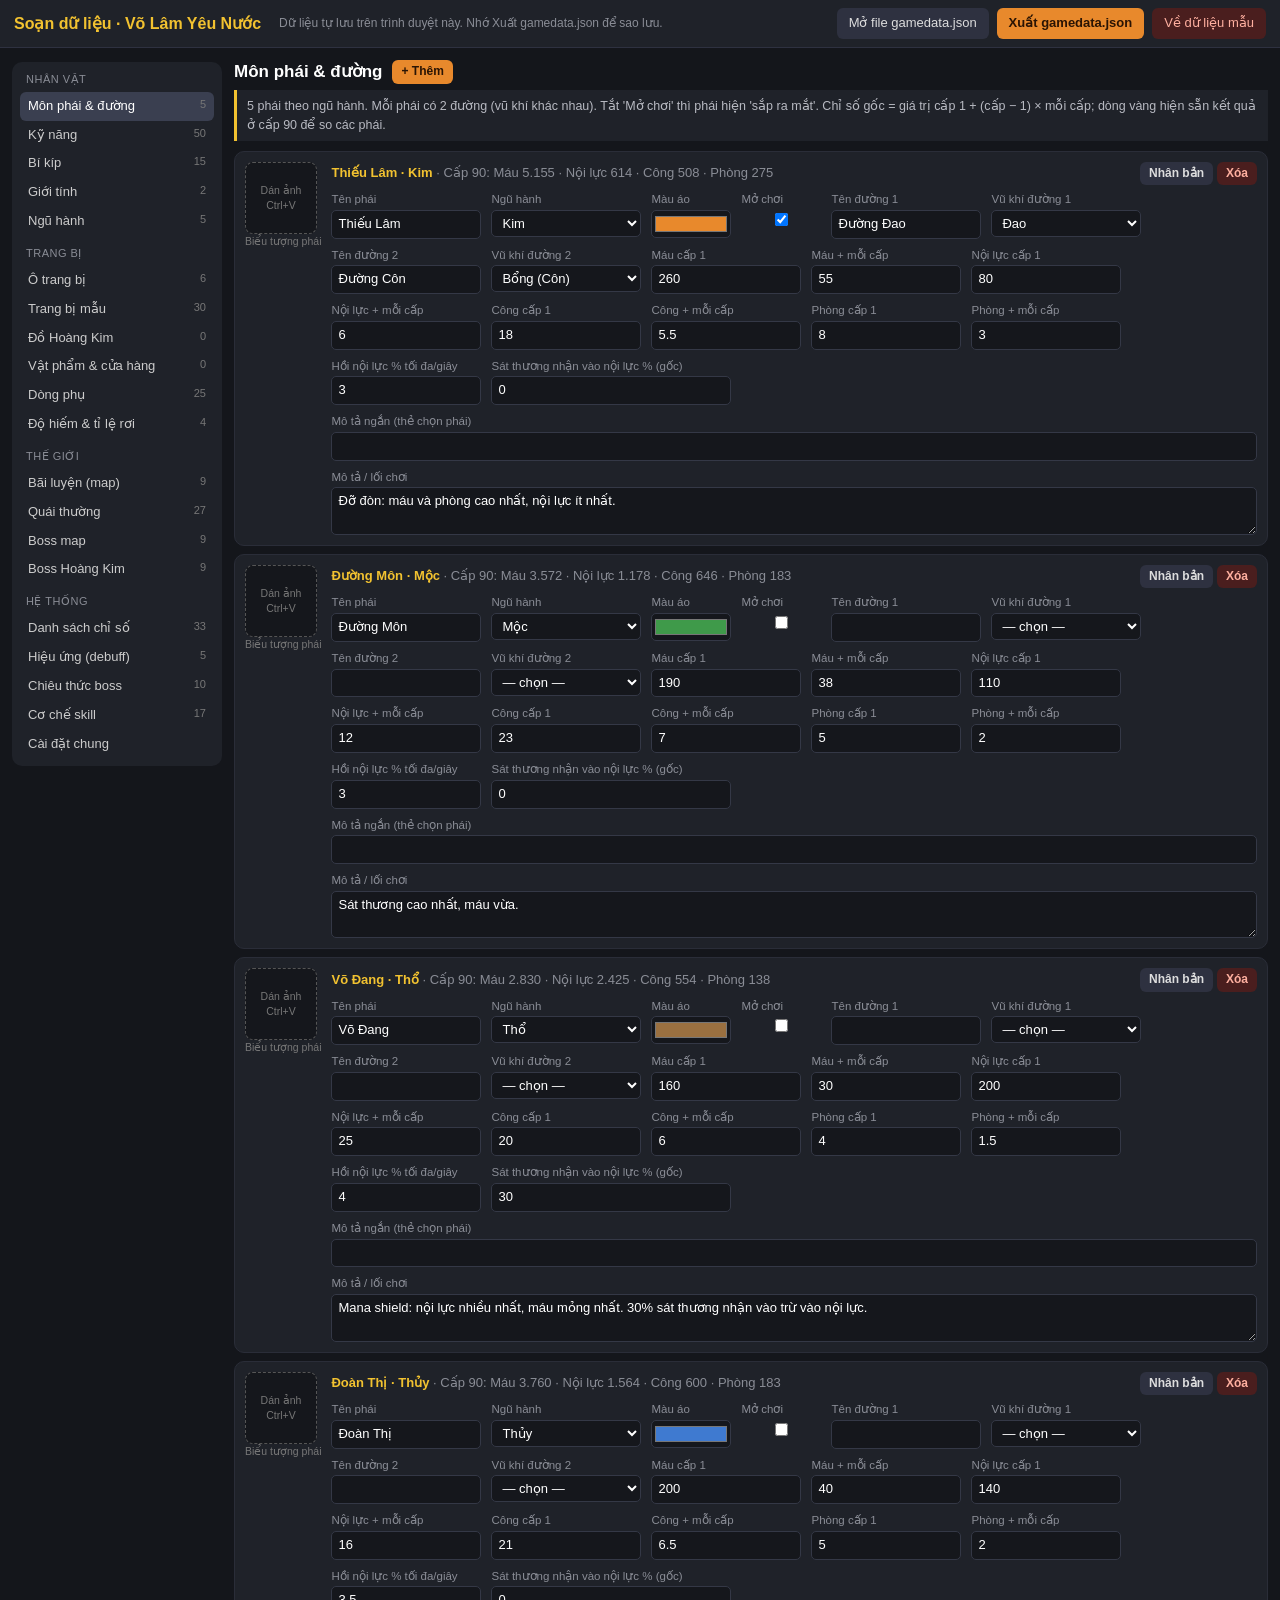
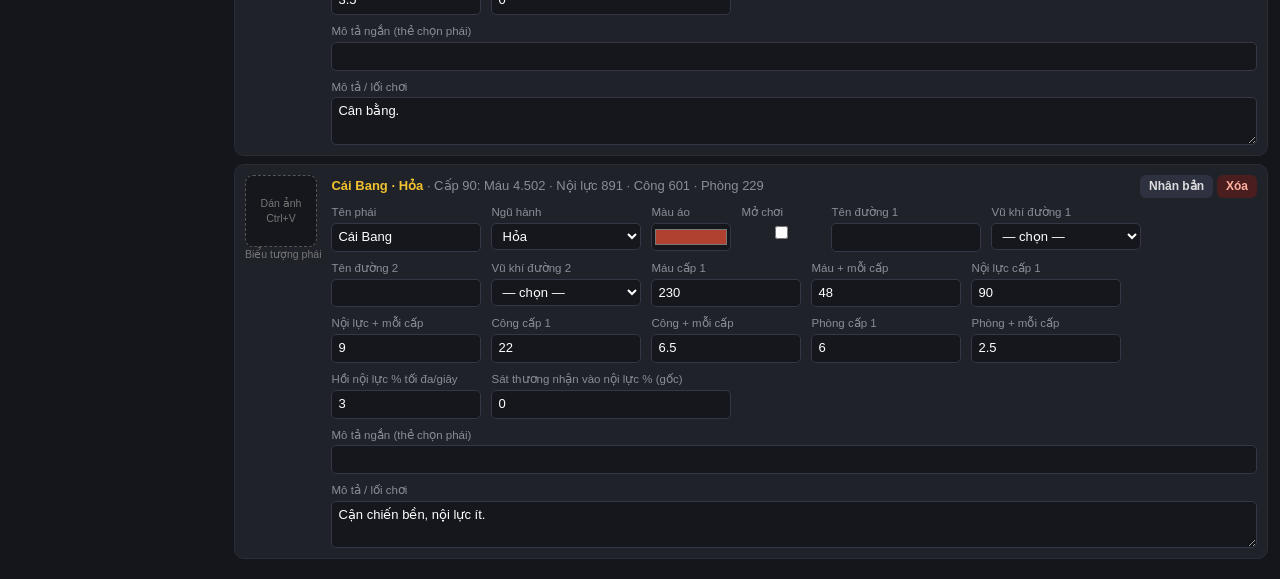
==== commit a0cd0ec6: "Add files via upload" ====
--- a/editor.html
+++ b/editor.html
@@ -149,7 +149,7 @@
   const D = { meta: { app: "vlyn", kind: "gamedata", version: 2, updated: Date.now() } };
 
   D.settings = {
-    counterBonus: 15, offlineHours: 8, invSize: 40, invMiscSize: 30, skillGemMul: 1, resetRefund: 100, maxLevel: 99, expBase: 100, expPow: 2.2,
+    counterBonus: 15, offlineHours: 24, invSize: 50, invMiscSize: 30, partyHpPer: 25, partyDmgPer: 10, skillGemMul: 1, resetRefund: 100, maxLevel: 99, expBase: 100, expPow: 2.2,
     mobDropChance: 12, maxOverLevel: 5, bikipMaxLv: 3,
     mpRegenFlat: 5, manaShieldRatio: 1, manaShieldCap: 80, reflectCap: 50,
     rules: "Qua boss map mới mở map kế tiếp. Bí kíp chỉ phái đó đọc được, phái khác bán lấy vàng. Đọc trùng bí kíp để lên cấp (tối đa 3). Skill chuột trái của mọi phái đều theo tốc đánh. Skill chuột phải có hồi chiêu cố định.",
@@ -220,7 +220,8 @@
     { id: "debuff_area", name: "Debuff vùng lên kẻ địch", done: false, note: "" },
     { id: "passive_skill", name: "Bị động: tăng cường skill khác", done: true, note: "" },
     { id: "passive_stat", name: "Bị động: tăng chỉ số", done: true, note: "" },
-    { id: "other", name: "Khác (mô tả trong ghi chú)", done: false, note: "" }
+    { id: "other", name: "Khác (mô tả trong ghi chú)", done: false, note: "" },
+    ...NEW_MECHS
   ];
 
   D.patterns = [
@@ -393,6 +394,16 @@
 };
 const nameOf = (list, id) => { const x = DATA[list].find(v => v.id === id); return x ? (x.name || "(chưa đặt tên)") : ""; };
 const isPassive = it => it.slot === "p1" || it.slot === "p2";
+// bị động có ô "Tăng cường cho skill": thường, lướt tới đánh (Thê Vân Tung), tăng khi chiêu còn trên sân (Mê Tung)
+const isBoostMech = it => ["passive_skill", "dash_strike", "aura_while"].includes(it.mech);
+const FX_TINTS = [{ v: "none", t: "Giữ màu gốc" }, { v: "light", t: "Tô nhẹ theo màu hệ" }, { v: "full", t: "Tô đậm theo màu hệ (hình nét đen)" }];
+// cơ chế mới bản 2.1 (đã có code)
+const NEW_MECHS = [
+  { id: "twin_sword", name: "2 đạn nối tiếp (đạn sau 50% sát thương, luôn làm chậm)", done: true, note: "Lưỡng Nghi Kiếm Pháp. Tỉ lệ hiệu ứng = mức làm chậm %. Hình 1 = đạn đầu, Hình 2 = đạn sau." },
+  { id: "tornado", name: "Lốc xoáy bay ra, càng xa càng to, trúng thì đóng băng và tan", done: true, note: "Tuyết Mãn Thương Sơn. Hình 1 = bàn tay đẩy, Khung 1–4 = lốc nhỏ tới to. Thời gian = thời gian bay." },
+  { id: "dash_strike", name: "Bị động: đánh không tới thì lướt tới địch", done: true, note: "Thê Vân Tung. Chọn skill được tăng cường là chiêu chính xoay quanh người." },
+  { id: "aura_while", name: "Bị động: tăng khi chiêu được tăng cường còn trên sân", done: true, note: "Mê Tung Nhuyễn Ảnh. Lúc chiêu đó hồi chiêu thì hút nội lực 10–50%." }
+];
 
 // ---------------- Định nghĩa các mục ----------------
 // field: { k, l(label), t(type), w(width s/m/l/xl), o(options fn), show(it), rr(re-render card on change), cols(lines) }
@@ -421,7 +432,10 @@
     help: "Mỗi đường có 5 ô: Chuột trái (skill chính, theo tốc đánh), Chuột phải (skill phụ, hồi chiêu cố định), Bị động 1, Bị động 2, Q (buff/debuff có hồi chiêu và thời gian tác dụng). Cơ chế ghi '(cần code mới)' thì Claude phải viết thêm code. Ô nào không dùng cứ để 0. 'Vũ khí cần cầm': cầm sai loại thì không dùng được skill này; để trống là cầm gì cũng dùng được. 'Sát thương cộng thẳng' không nhân với công nên mạnh lúc đầu game, cuối game thì nhỏ dần.",
     filters: [{ k: "sect", l: "Phái", o: O.sects }, { k: "path", l: "Đường", o: () => [{ v: 1, t: "Đường 1" }, { v: 2, t: "Đường 2" }] }],
     head: it => `${nameOf("sects", it.sect)} · ${O.paths(it).find(p => p.v === it.path).t} · ${SKILL_SLOTS.find(s => s.id === it.slot).name}`,
-    imgs: [{ k: "img", l: "Icon skill" }],
+    imgs: [{ k: "img", l: "Icon skill" },
+      { k: "fxA", l: "Hình 1: đạn / hiệu ứng chính", kind: "fx" }, { k: "fxB", l: "Hình 2: đạn sau / lúc về / lúc gồng", kind: "fx" },
+      { k: "fxF1", l: "Khung 1 (nhỏ)", kind: "fx" }, { k: "fxF2", l: "Khung 2", kind: "fx" }, { k: "fxF3", l: "Khung 3", kind: "fx" }, { k: "fxF4", l: "Khung 4 (to)", kind: "fx" }],
+    imgsWide: true,
     fields: [
       { k: "name", l: "Tên skill", t: "text", w: "l" },
       { k: "mech", l: "Cơ chế", t: "select", o: O.mechs, w: "l", rr: 1, blank: "— chọn —" },
@@ -444,11 +458,14 @@
       { k: "effect", l: "Gây hiệu ứng", t: "select", o: O.effects, w: "m", show: it => !isPassive(it) },
       { k: "effectChance", l: "Tỉ lệ gây %", t: "num", w: "s", show: it => !isPassive(it) },
       { k: "effectChanceLv", l: "+ mỗi cấp", t: "num", w: "s", show: it => !isPassive(it) },
-      { k: "target", l: "Tăng cường cho skill", t: "select", o: O.sameSkills, w: "l", blank: "— không —", show: it => it.mech === "passive_skill" },
-      { k: "boosts", l: "Tăng cường mỗi cấp", t: "lines", w: "xl", show: it => it.mech === "passive_skill",
+      { k: "target", l: "Tăng cường cho skill", t: "select", o: O.sameSkills, w: "l", blank: "— không —", show: isBoostMech },
+      { k: "boosts", l: "Tăng cường mỗi cấp", t: "lines", w: "xl", show: isBoostMech,
         cols: [{ k: "attr", l: "Thuộc tính", t: "select", o: O.boostAttrs }, { k: "per", l: "Mỗi cấp", t: "num" }] },
       { k: "stats", l: "Chỉ số tăng mỗi cấp (bị động / buff)", t: "lines", w: "xl", show: it => it.mech === "passive_stat" || it.mech === "buff_stat" || it.slot === "q",
         cols: [{ k: "stat", l: "Chỉ số", t: "select", o: O.stats }, { k: "base", l: "Gốc", t: "num" }, { k: "per", l: "Mỗi cấp", t: "num" }] },
+      { k: "fxARot", l: "Góc xoay Hình 1 (độ, để mũi hình chỉ đúng hướng bay)", t: "num", w: "l", show: it => !isPassive(it) },
+      { k: "fxBRot", l: "Góc xoay Hình 2 (độ)", t: "num", w: "m", show: it => !isPassive(it) },
+      { k: "fxTint", l: "Màu hình đạn", t: "select", o: () => FX_TINTS, w: "l", show: it => !isPassive(it) },
       { k: "desc", l: "Mô tả hiện trong game", t: "area", w: "xl" },
       { k: "note", l: "Ghi chú cho Claude (ý tưởng, cách hoạt động)", t: "area", w: "xl" }
     ]
@@ -553,6 +570,7 @@
       { k: "useIn", l: "Dùng được khi", t: "multi", o: O.useIn, w: "l", show: isUsable },
       { k: "bossTier", l: "Vé cho boss Hoàng Kim loại", t: "select", o: O.goldTiers, w: "m", show: it => it.kind === "ticket" },
       { k: "shop", l: "Bán ở cửa hàng", t: "check", w: "s", rr: 1 }, { k: "price", l: "Giá (vàng)", t: "num", w: "m", show: it => it.shop },
+      { k: "quest", l: "Vật phẩm nhiệm vụ (không rao ở Chợ)", t: "check", w: "l" },
       { k: "sources", l: "Có được từ", t: "multi", o: O.miscSources, w: "l" },
       { k: "dropChance", l: "% rơi từ boss", t: "num", w: "s" }, { k: "dropQty", l: "Số lượng mỗi lần rơi", t: "num", w: "s" },
       { k: "desc", l: "Mô tả trong game", t: "area", w: "xl" },
@@ -681,7 +699,9 @@
     head: () => "Cài đặt chung",
     fields: [
       { k: "counterBonus", l: "Tương khắc: + % sát thương", t: "num", w: "m" },
-      { k: "offlineHours", l: "Treo máy offline tối đa (giờ)", t: "num", w: "m" },
+      { k: "offlineHours", l: "Treo máy offline tối đa (giờ, lúc tắt web)", t: "num", w: "m" },
+      { k: "partyHpPer", l: "Mỗi người thêm đánh boss: boss + % máu", t: "num", w: "l" },
+      { k: "partyDmgPer", l: "Mỗi người thêm đánh boss: boss + % sát thương", t: "num", w: "l" },
       { k: "invSize", l: "Số ô túi trang bị", t: "num", w: "m" }, { k: "invMiscSize", l: "Số ô túi vật phẩm", t: "num", w: "m" },
       { k: "maxLevel", l: "Cấp tối đa nhân vật", t: "num", w: "m" },
       { k: "skillGemMul", l: "Nâng skill lên cấp n cần (n − 1) × ? viên ngọc nâng skill", t: "num", w: "l" },
@@ -755,6 +775,12 @@
   const wmap = t => /phi/iu.test(t) ? "phidao" : /đao/iu.test(t) ? "dao" : /kiếm/iu.test(t) ? "kiem" : /côn|bổng/iu.test(t) ? "bong" : /quyền|chỉ|chưởng|tay/iu.test(t) ? "quyen" : "";
   d.sects.forEach(s => ["weapon1", "weapon2"].forEach(k => { if (s[k] && !WEAPON_TYPES.some(w => w.id === s[k])) s[k] = wmap(s[k]); }));
   d.sects.forEach(applySectBase);
+  // Bản 2.1: hình đạn cho skill, cơ chế mới
+  d.skills.forEach(k => {
+    ["fxA", "fxB", "fxF1", "fxF2", "fxF3", "fxF4"].forEach(f => { if (k[f] === undefined) k[f] = ""; });
+    if (k.fxARot === undefined) k.fxARot = 0; if (k.fxBRot === undefined) k.fxBRot = 0; if (!k.fxTint) k.fxTint = "none";
+  });
+  NEW_MECHS.forEach(m => { if (!d.mechanics.some(x => x.id === m.id)) d.mechanics.push({ ...m }); });
   return d;
 }
 
@@ -950,10 +976,38 @@
 });
 
 // Cắt/thu nhỏ ảnh: icon 128×128 và hình nhân vật 256×256 (giữ tỉ lệ, nền trong suốt), hình nền 960×540 (cắt cho đầy)
+// Hình đạn: cắt sát phần trong suốt, thu về tối đa 64px, giữ tỉ lệ (vẽ nhẹ trong trận)
+function fxImageUrl(bmp) {
+  const t = document.createElement("canvas"); t.width = bmp.width; t.height = bmp.height;
+  const tc = t.getContext("2d"); tc.drawImage(bmp, 0, 0);
+  const px = tc.getImageData(0, 0, t.width, t.height).data;
+  let x1 = t.width, y1 = t.height, x2 = -1, y2 = -1;
+  for (let y = 0; y < t.height; y++) for (let x = 0; x < t.width; x++) {
+    if (px[(y * t.width + x) * 4 + 3] > 15) { if (x < x1) x1 = x; if (x > x2) x2 = x; if (y < y1) y1 = y; if (y > y2) y2 = y; }
+  }
+  if (x2 < 0) { x1 = 0; y1 = 0; x2 = t.width - 1; y2 = t.height - 1; }
+  const w = x2 - x1 + 1, h = y2 - y1 + 1, s = Math.min(1, 64 / Math.max(w, h));
+  const cv = document.createElement("canvas"); cv.width = Math.max(1, Math.round(w * s)); cv.height = Math.max(1, Math.round(h * s));
+  const c = cv.getContext("2d"); c.imageSmoothingQuality = "high";
+  c.drawImage(t, x1, y1, w, h, 0, 0, cv.width, cv.height);
+  let url = cv.toDataURL("image/webp", 0.9);
+  if (!url.startsWith("data:image/webp")) url = cv.toDataURL("image/png");
+  return url;
+}
+
 async function applyImage(file) {
   const target = activeImg; if (!target) return;
   try {
     const bmp = await createImageBitmap(file);
+    if (target.kind === "fx") {
+      const url = fxImageUrl(bmp), it = findItem(target.id);
+      if (!it) return;
+      it[target.k] = url; changed();
+      const card = document.querySelector(`.card[data-id="${target.id}"]`);
+      if (card) { rerenderCard(card); const el = document.querySelector(`.card[data-id="${target.id}"] [data-img="${target.k}"]`); if (el) selectImg(el); }
+      toast(`Đã dán hình đạn (${Math.round(url.length / 1024)} KB)`);
+      return;
+    }
     const icon = target.kind !== "bg";
     const W = target.kind === "sprite" ? 256 : icon ? 128 : 960, H = target.kind === "sprite" ? 256 : icon ? 128 : 540;
     const cv = document.createElement("canvas"); cv.width = W; cv.height = H;
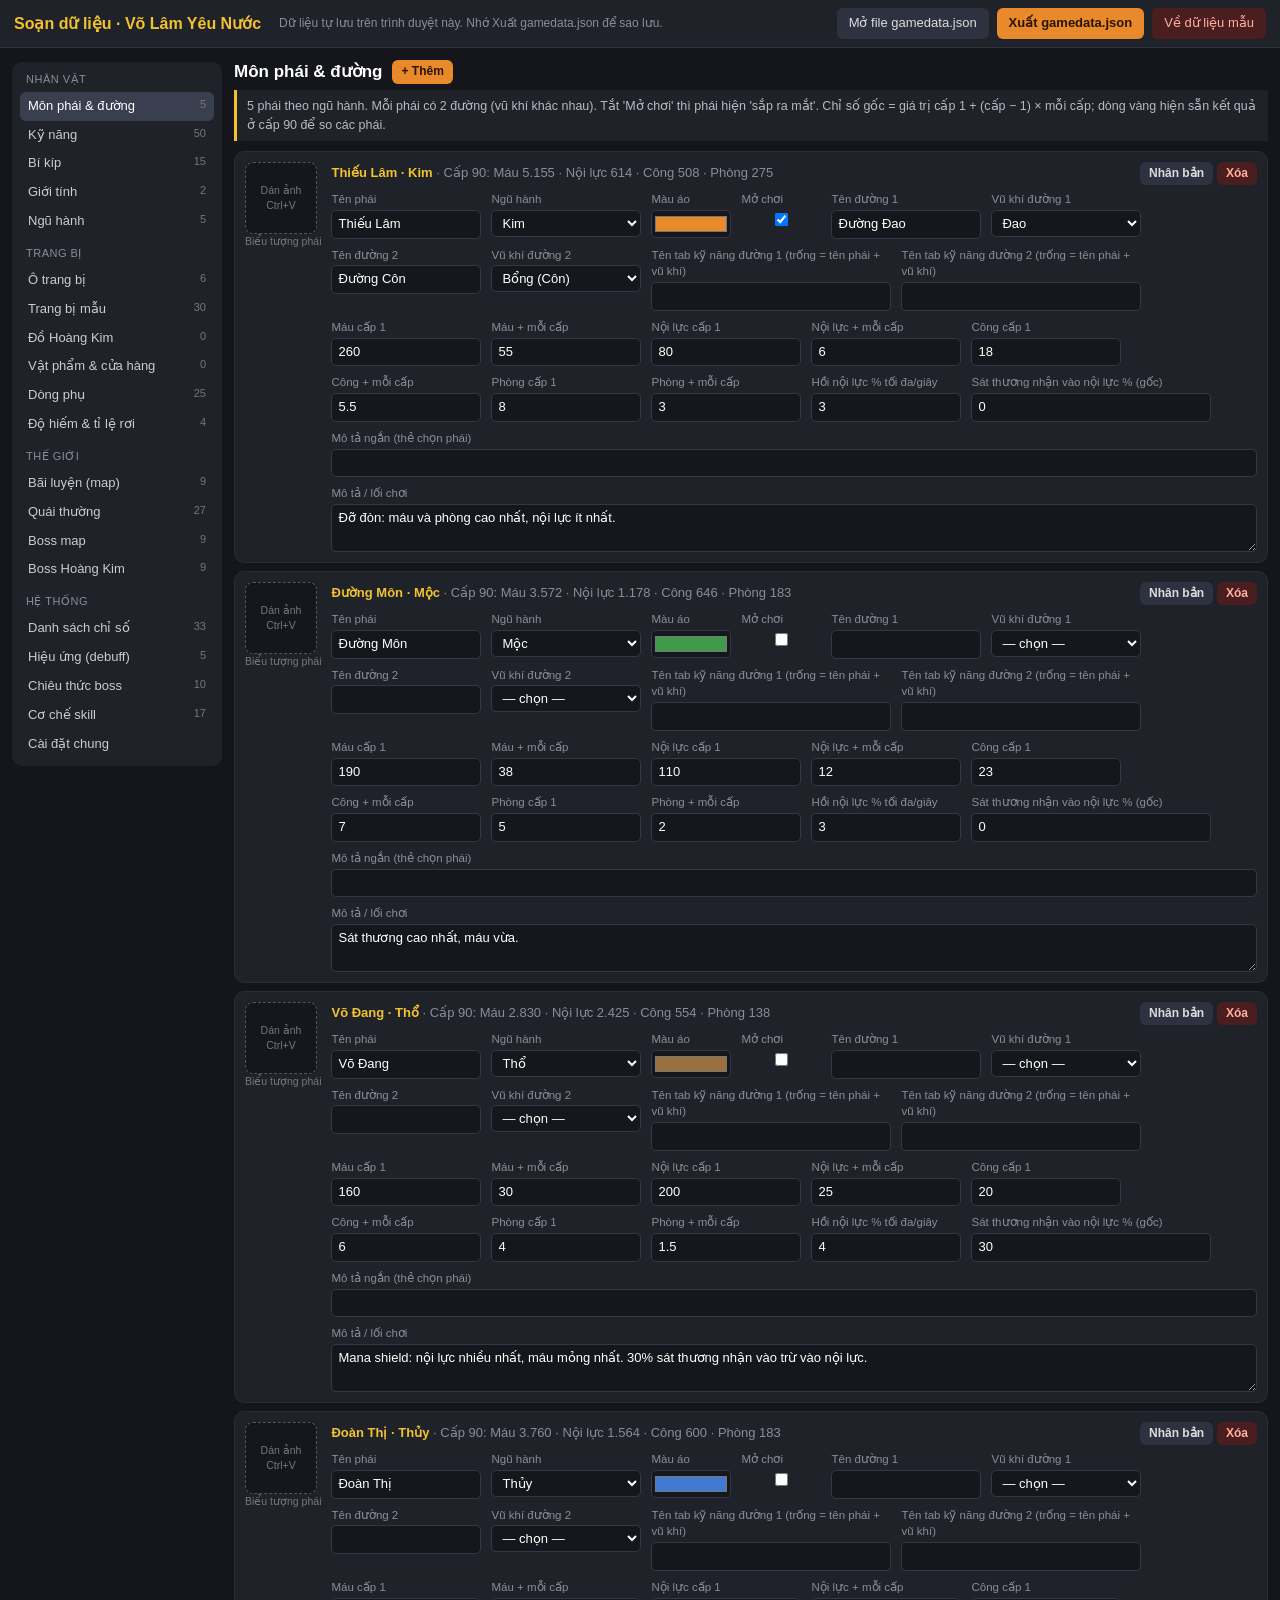
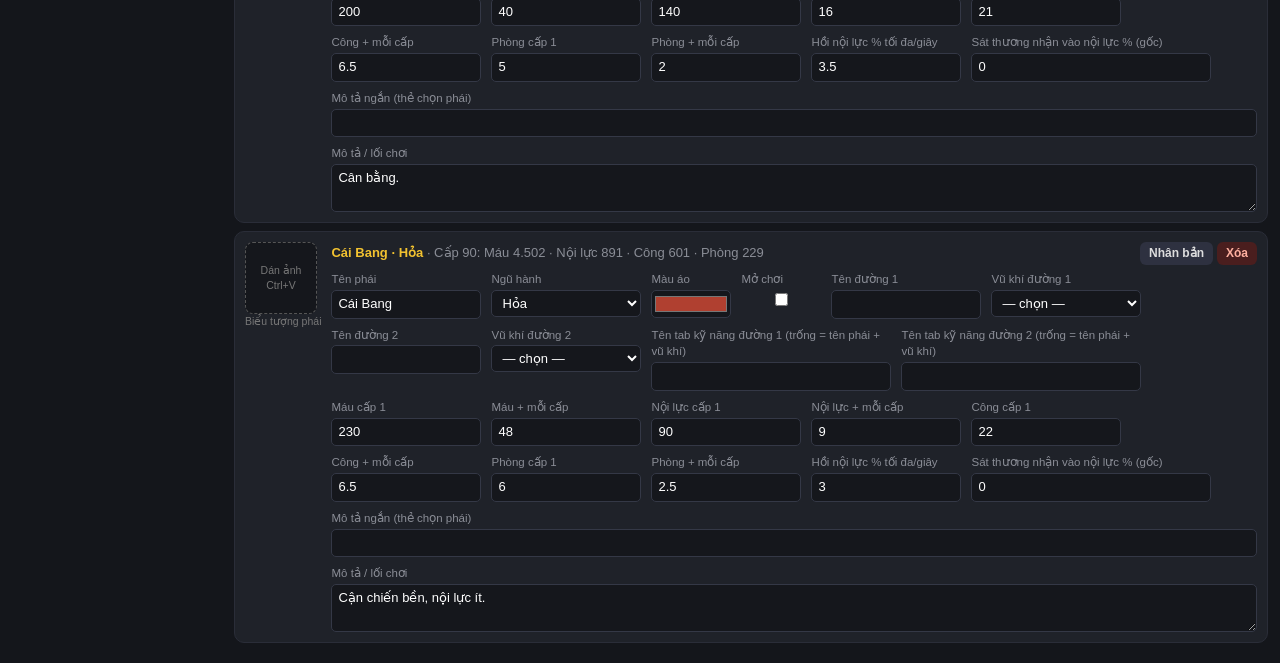
==== commit 797322d1: "Add files via upload" ====
--- a/editor.html
+++ b/editor.html
@@ -149,7 +149,7 @@
   const D = { meta: { app: "vlyn", kind: "gamedata", version: 2, updated: Date.now() } };
 
   D.settings = {
-    counterBonus: 15, offlineHours: 24, invSize: 50, invMiscSize: 30, partyHpPer: 25, partyDmgPer: 10, skillGemMul: 1, resetRefund: 100, maxLevel: 99, expBase: 100, expPow: 2.2,
+    counterBonus: 15, offlineHours: 24, invSize: 50, invMiscSize: 30, partyHpPer: 25, partyDmgPer: 10, skillGemMul: 1, skillExtraTiers: 3, skillExtraPoints: 2, skillExtraGemMul: 2, roomDummyHp: 2000000, netRate: 10, resetRefund: 100, maxLevel: 99, expBase: 100, expPow: 2.2,
     mobDropChance: 12, maxOverLevel: 5, bikipMaxLv: 3,
     mpRegenFlat: 5, manaShieldRatio: 1, manaShieldCap: 80, reflectCap: 50,
     rules: "Qua boss map mới mở map kế tiếp. Bí kíp chỉ phái đó đọc được, phái khác bán lấy vàng. Đọc trùng bí kíp để lên cấp (tối đa 3). Skill chuột trái của mọi phái đều theo tốc đánh. Skill chuột phải có hồi chiêu cố định.",
@@ -418,6 +418,7 @@
       { k: "robe", l: "Màu áo", t: "color", w: "s" }, { k: "enabled", l: "Mở chơi", t: "check", w: "s" },
       { k: "path1", l: "Tên đường 1", t: "text", w: "m" }, { k: "weapon1", l: "Vũ khí đường 1", t: "select", o: O.weaponTypes, w: "m", blank: "— chọn —" },
       { k: "path2", l: "Tên đường 2", t: "text", w: "m" }, { k: "weapon2", l: "Vũ khí đường 2", t: "select", o: O.weaponTypes, w: "m", blank: "— chọn —" },
+      { k: "tabName1", l: "Tên tab kỹ năng đường 1 (trống = tên phái + vũ khí)", t: "text", w: "l" }, { k: "tabName2", l: "Tên tab kỹ năng đường 2 (trống = tên phái + vũ khí)", t: "text", w: "l" },
       { k: "hpBase", l: "Máu cấp 1", t: "num", w: "m" }, { k: "hpLv", l: "Máu + mỗi cấp", t: "num", w: "m" },
       { k: "mpBase", l: "Nội lực cấp 1", t: "num", w: "m" }, { k: "mpLv", l: "Nội lực + mỗi cấp", t: "num", w: "m" },
       { k: "atkBase", l: "Công cấp 1", t: "num", w: "m" }, { k: "atkLv", l: "Công + mỗi cấp", t: "num", w: "m" },
@@ -439,7 +440,7 @@
     fields: [
       { k: "name", l: "Tên skill", t: "text", w: "l" },
       { k: "mech", l: "Cơ chế", t: "select", o: O.mechs, w: "l", rr: 1, blank: "— chọn —" },
-      { k: "maxLv", l: "Cấp tối đa", t: "num", w: "s" },
+      { k: "maxLv", l: "Cấp tối đa (chưa tính tầng thêm)", t: "num", w: "m" },
       { k: "weapon", l: "Vũ khí cần cầm", t: "select", o: O.weaponTypes, w: "m", blank: "— không cần —" },
       { k: "aspd", l: "Tốc đánh gốc (đòn/giây)", t: "num", w: "m", show: it => it.slot === "lmb" },
       { k: "dmg", l: "Sát thương % công", t: "num", w: "m", show: it => !isPassive(it) },
@@ -705,6 +706,11 @@
       { k: "invSize", l: "Số ô túi trang bị", t: "num", w: "m" }, { k: "invMiscSize", l: "Số ô túi vật phẩm", t: "num", w: "m" },
       { k: "maxLevel", l: "Cấp tối đa nhân vật", t: "num", w: "m" },
       { k: "skillGemMul", l: "Nâng skill lên cấp n cần (n − 1) × ? viên ngọc nâng skill", t: "num", w: "l" },
+      { k: "skillExtraTiers", l: "Số tầng thêm sau cấp tối đa của skill", t: "num", w: "m" },
+      { k: "skillExtraPoints", l: "Mỗi tầng thêm tốn ? điểm skill", t: "num", w: "m" },
+      { k: "skillExtraGemMul", l: "Mỗi tầng thêm: ngọc nhân ? lần", t: "num", w: "m" },
+      { k: "roomDummyHp", l: "Phòng thử: máu mộc nhân", t: "num", w: "m" },
+      { k: "netRate", l: "Chơi chung: gửi vị trí tối đa ? lần/giây", t: "num", w: "m" },
       { k: "resetRefund", l: "Reset skill hoàn lại % ngọc nâng skill đã dùng", t: "num", w: "l" },
       { k: "expBase", l: "EXP cấp: hệ số", t: "num", w: "m" }, { k: "expPow", l: "EXP cấp: lũy thừa", t: "num", w: "m" },
       { k: "mobDropChance", l: "% quái thường rơi đồ", t: "num", w: "m" },
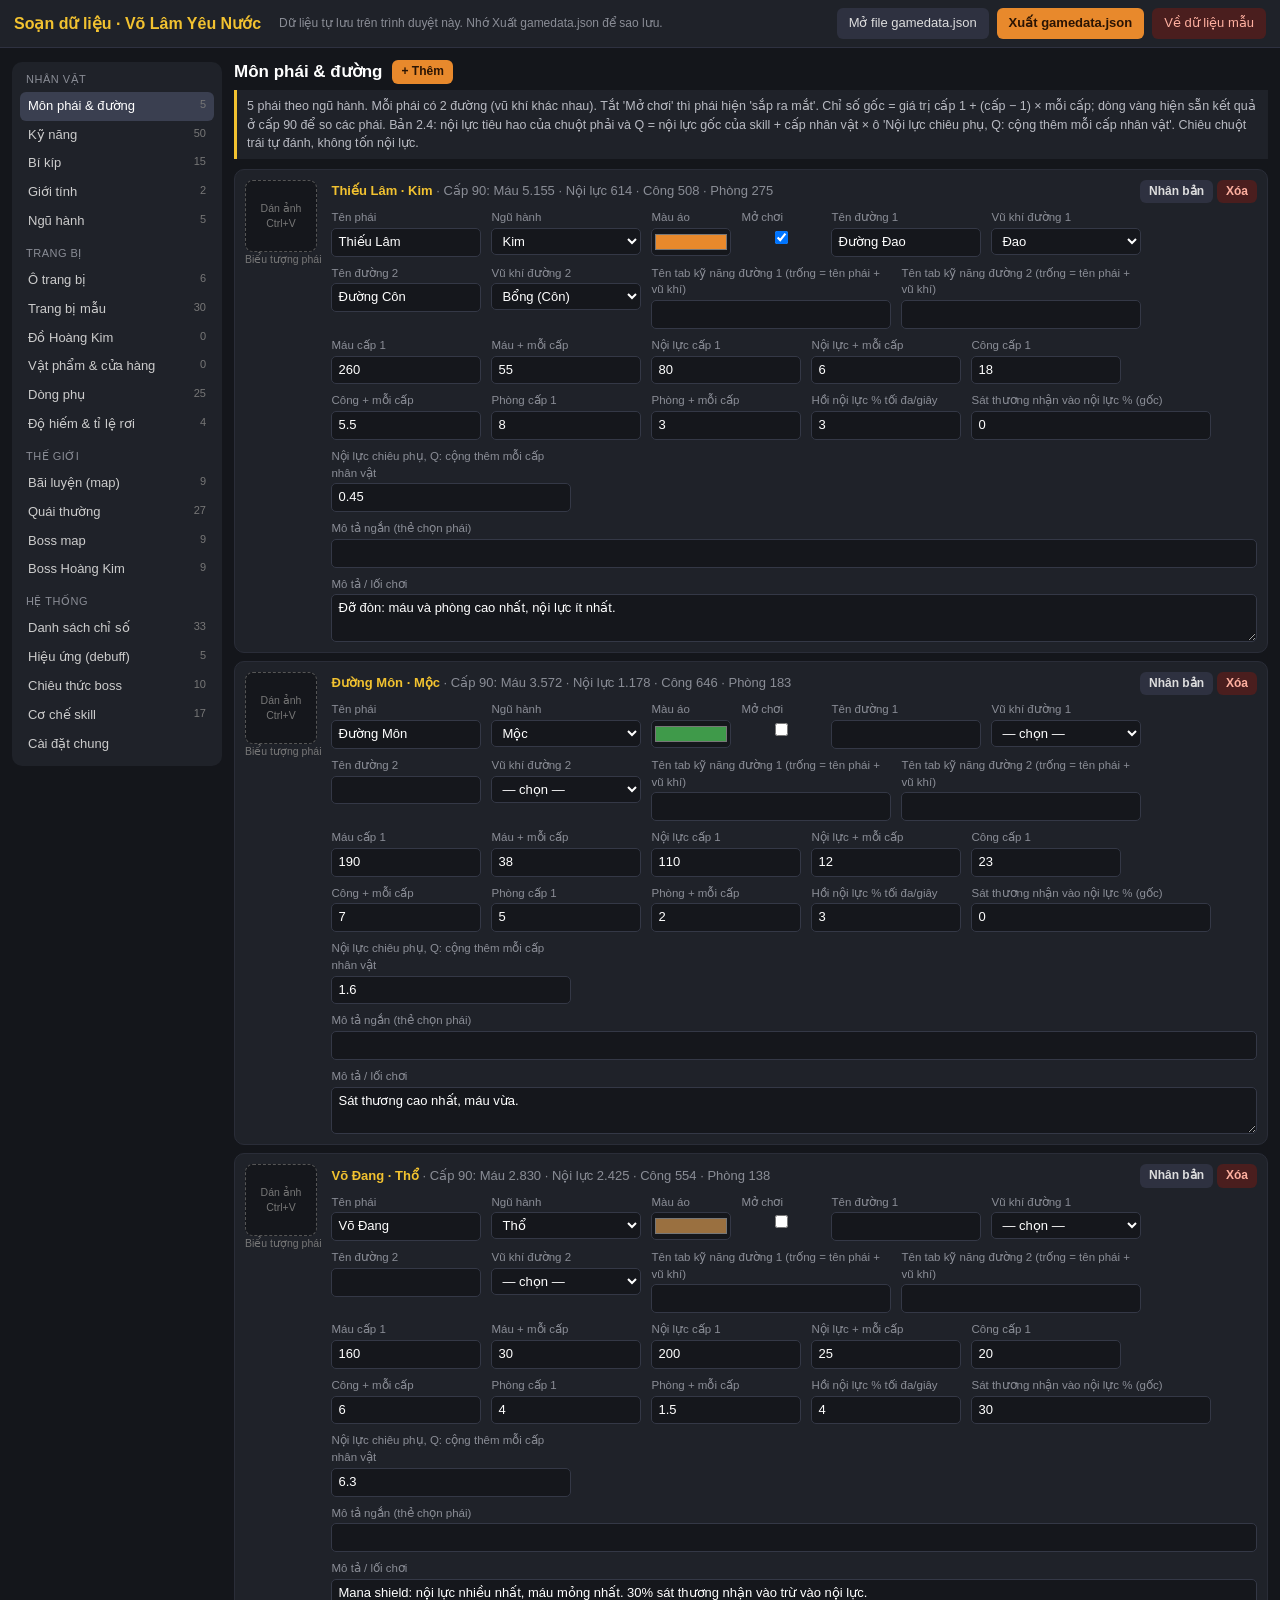
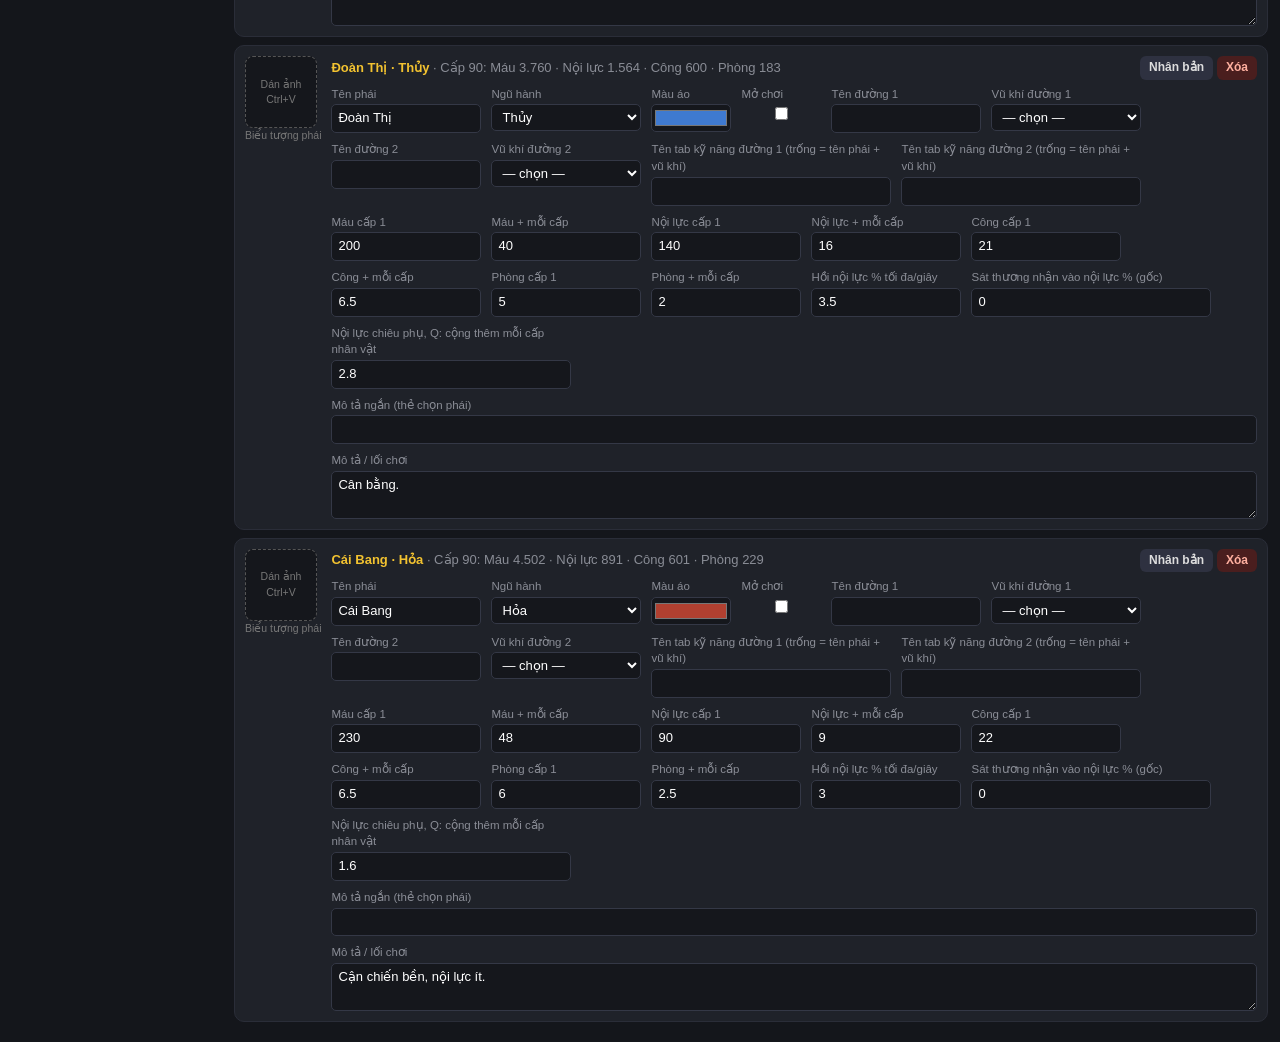
==== commit da3e488f: "Add files via upload" ====
--- a/editor.html
+++ b/editor.html
@@ -122,20 +122,21 @@
 const DROP_SOURCES = [{ id: "mob", name: "Quái thường" }, { id: "boss", name: "Boss map" }, { id: "gold", name: "Boss Hoàng Kim" }];
 const WEAPON_TYPES = [{ id: "dao", name: "Đao" }, { id: "kiem", name: "Kiếm" }, { id: "bong", name: "Bổng (Côn)" }, { id: "quyen", name: "Quyền (bao tay, chỉ)" }, { id: "phidao", name: "Phi Đao" }];
 const MISC_KINDS = [{ id: "hp", name: "Hồi máu" }, { id: "mp", name: "Hồi nội lực" }, { id: "cure", name: "Giải hiệu ứng xấu" }, { id: "revive", name: "Hồi sinh" },
-  { id: "ticket", name: "Vé boss Hoàng Kim" }, { id: "skillup", name: "Nâng cấp skill" }, { id: "reset", name: "Reset skill" }, { id: "other", name: "Khác" }];
+  { id: "ticket", name: "Vé boss Hoàng Kim" }, { id: "skillup", name: "Nâng cấp skill" }, { id: "reset", name: "Reset skill" },
+  { id: "levelup", name: "Lên cấp ngay (Tuyết Liên)" }, { id: "newbie", name: "Lễ bao tân thủ" }, { id: "other", name: "Khác" }];
 const MISC_SOURCES = [{ id: "shop", name: "Cửa hàng" }, { id: "boss", name: "Boss map" }, { id: "gold", name: "Boss Hoàng Kim" }];
 const USE_IN = [{ id: "boss", name: "Đánh boss" }, { id: "pk", name: "PK" }, { id: "idle", name: "Treo máy" }];
 const isUsable = it => ["hp", "mp", "cure", "revive"].includes(it.kind);
 
 // Chỉ số gốc theo phái: giá trị cấp 1 + tăng mỗi cấp
 const SECT_BASE = {
-  thieulam: { hpBase: 260, hpLv: 55, mpBase: 80, mpLv: 6, atkBase: 18, atkLv: 5.5, defBase: 8, defLv: 3, mpRegen: 3, manaShield: 0, role: "Đỡ đòn: máu và phòng cao nhất, nội lực ít nhất." },
-  duongmon: { hpBase: 190, hpLv: 38, mpBase: 110, mpLv: 12, atkBase: 23, atkLv: 7, defBase: 5, defLv: 2, mpRegen: 3, manaShield: 0, role: "Sát thương cao nhất, máu vừa." },
-  vodang:   { hpBase: 160, hpLv: 30, mpBase: 200, mpLv: 25, atkBase: 20, atkLv: 6, defBase: 4, defLv: 1.5, mpRegen: 4, manaShield: 30, role: "Mana shield: nội lực nhiều nhất, máu mỏng nhất. 30% sát thương nhận vào trừ vào nội lực." },
-  doanthi:  { hpBase: 200, hpLv: 40, mpBase: 140, mpLv: 16, atkBase: 21, atkLv: 6.5, defBase: 5, defLv: 2, mpRegen: 3.5, manaShield: 0, role: "Cân bằng." },
-  caibang:  { hpBase: 230, hpLv: 48, mpBase: 90, mpLv: 9, atkBase: 22, atkLv: 6.5, defBase: 6, defLv: 2.5, mpRegen: 3, manaShield: 0, role: "Cận chiến bền, nội lực ít." }
+  thieulam: { hpBase: 260, hpLv: 55, mpBase: 80, mpLv: 6, atkBase: 18, atkLv: 5.5, defBase: 8, defLv: 3, mpRegen: 3, manaShield: 0, mpPerLv: 0.45, role: "Đỡ đòn: máu và phòng cao nhất, nội lực ít nhất." },
+  duongmon: { hpBase: 190, hpLv: 38, mpBase: 110, mpLv: 12, atkBase: 23, atkLv: 7, defBase: 5, defLv: 2, mpRegen: 3, manaShield: 0, mpPerLv: 1.6, role: "Sát thương cao nhất, máu vừa." },
+  vodang:   { hpBase: 160, hpLv: 30, mpBase: 200, mpLv: 25, atkBase: 20, atkLv: 6, defBase: 4, defLv: 1.5, mpRegen: 4, manaShield: 30, mpPerLv: 6.3, role: "Mana shield: nội lực nhiều nhất, máu mỏng nhất. 30% sát thương nhận vào trừ vào nội lực." },
+  doanthi:  { hpBase: 200, hpLv: 40, mpBase: 140, mpLv: 16, atkBase: 21, atkLv: 6.5, defBase: 5, defLv: 2, mpRegen: 3.5, manaShield: 0, mpPerLv: 2.8, role: "Cân bằng." },
+  caibang:  { hpBase: 230, hpLv: 48, mpBase: 90, mpLv: 9, atkBase: 22, atkLv: 6.5, defBase: 6, defLv: 2.5, mpRegen: 3, manaShield: 0, mpPerLv: 1.6, role: "Cận chiến bền, nội lực ít." }
 };
-const SECT_BASE_DEFAULT = { hpBase: 200, hpLv: 40, mpBase: 100, mpLv: 10, atkBase: 20, atkLv: 6, defBase: 5, defLv: 2, mpRegen: 3, manaShield: 0, role: "" };
+const SECT_BASE_DEFAULT = { hpBase: 200, hpLv: 40, mpBase: 100, mpLv: 10, atkBase: 20, atkLv: 6, defBase: 5, defLv: 2, mpRegen: 3, manaShield: 0, mpPerLv: 1.5, role: "" };
 function applySectBase(s) {
   const b = SECT_BASE[s.id] || SECT_BASE_DEFAULT;
   for (const k in b) {
@@ -149,8 +150,12 @@
   const D = { meta: { app: "vlyn", kind: "gamedata", version: 2, updated: Date.now() } };
 
   D.settings = {
-    counterBonus: 15, offlineHours: 24, invSize: 50, invMiscSize: 30, partyHpPer: 25, partyDmgPer: 10, skillGemMul: 1, skillExtraTiers: 3, skillExtraPoints: 2, skillExtraGemMul: 2, roomDummyHp: 2000000, netRate: 10, resetRefund: 100, maxLevel: 99, expBase: 100, expPow: 2.2,
-    mobDropChance: 12, maxOverLevel: 5, bikipMaxLv: 3,
+    counterBonus: 15, offlineHours: 24, invSize: 50, invMiscSize: 30, partyHpPer: 25, partyDmgPer: 10, skillGemMul: 1, skillExtraTiers: 3, skillExtraPoints: 2, skillExtraGemMul: 2, roomDummyHp: 2000000, netRate: 10,
+    mobGoldMul: 75, mobGoldChance: 70, overLevelExpPer: 5, overLevelExpMax: 150, lotusGoldChance: 28, mapBossGoldChance: 2,
+    newbieGems: 10, newbieHp: 10, newbieMp: 10, newbieWeaponLv: 10, newbieWeaponRar: 3,
+    staminaMax: 100, staminaRegen: 3, dashStamina: 20, dashCd: 1.2,
+    bossDmgMul: 2, bossBulletMul: 2, bossGapMul: 0.8, rageHpPct: 50, rageGapMul: 0.5, rageExtraPatterns: 2, resetRefund: 100, maxLevel: 99, expBase: 100, expPow: 2.2,
+    mobDropChance: 12, maxOverLevel: 0, bikipMaxLv: 3,
     mpRegenFlat: 5, manaShieldRatio: 1, manaShieldCap: 80, reflectCap: 50,
     rules: "Qua boss map mới mở map kế tiếp. Bí kíp chỉ phái đó đọc được, phái khác bán lấy vàng. Đọc trùng bí kíp để lên cấp (tối đa 3). Skill chuột trái của mọi phái đều theo tốc đánh. Skill chuột phải có hồi chiêu cố định.",
     note: ""
@@ -409,7 +414,7 @@
 // field: { k, l(label), t(type), w(width s/m/l/xl), o(options fn), show(it), rr(re-render card on change), cols(lines) }
 const SECTIONS = [
   { group: "Nhân vật", key: "sects", title: "Môn phái & đường", noAdd: false,
-    help: "5 phái theo ngũ hành. Mỗi phái có 2 đường (vũ khí khác nhau). Tắt 'Mở chơi' thì phái hiện 'sắp ra mắt'. Chỉ số gốc = giá trị cấp 1 + (cấp − 1) × mỗi cấp; dòng vàng hiện sẵn kết quả ở cấp 90 để so các phái.",
+    help: "5 phái theo ngũ hành. Mỗi phái có 2 đường (vũ khí khác nhau). Tắt 'Mở chơi' thì phái hiện 'sắp ra mắt'. Chỉ số gốc = giá trị cấp 1 + (cấp − 1) × mỗi cấp; dòng vàng hiện sẵn kết quả ở cấp 90 để so các phái. Bản 2.4: nội lực tiêu hao của chuột phải và Q = nội lực gốc của skill + cấp nhân vật × ô 'Nội lực chiêu phụ, Q: cộng thêm mỗi cấp nhân vật'. Chiêu chuột trái tự đánh, không tốn nội lực.",
     head: it => { const at = (b, l) => Math.round((+b || 0) + (+l || 0) * 89).toLocaleString("vi-VN");
       return `${it.name || "(chưa đặt tên)"} · ${nameOf("elements", it.element)} <span class="muted" style="font-weight:400">· Cấp 90: Máu ${at(it.hpBase, it.hpLv)} · Nội lực ${at(it.mpBase, it.mpLv)} · Công ${at(it.atkBase, it.atkLv)} · Phòng ${at(it.defBase, it.defLv)}</span>`; },
     imgs: [{ k: "img", l: "Biểu tượng phái" }],
@@ -424,6 +429,7 @@
       { k: "atkBase", l: "Công cấp 1", t: "num", w: "m" }, { k: "atkLv", l: "Công + mỗi cấp", t: "num", w: "m" },
       { k: "defBase", l: "Phòng cấp 1", t: "num", w: "m" }, { k: "defLv", l: "Phòng + mỗi cấp", t: "num", w: "m" },
       { k: "mpRegen", l: "Hồi nội lực % tối đa/giây", t: "num", w: "m" }, { k: "manaShield", l: "Sát thương nhận vào nội lực % (gốc)", t: "num", w: "l" },
+      { k: "mpPerLv", l: "Nội lực chiêu phụ, Q: cộng thêm mỗi cấp nhân vật", t: "num", w: "l" },
       { k: "short", l: "Mô tả ngắn (thẻ chọn phái)", t: "text", w: "xl" },
       { k: "desc", l: "Mô tả / lối chơi", t: "area", w: "xl" }
     ],
@@ -449,7 +455,7 @@
       { k: "flatDmgLv", l: "+ mỗi cấp", t: "num", w: "s", show: it => !isPassive(it) },
       { k: "cd", l: "Hồi chiêu (giây)", t: "num", w: "m", show: it => it.slot === "rmb" || it.slot === "q" },
       { k: "cdLv", l: "− mỗi cấp", t: "num", w: "s", show: it => it.slot === "rmb" || it.slot === "q" },
-      { k: "mp", l: "Nội lực tiêu hao", t: "num", w: "m", show: it => !isPassive(it) },
+      { k: "mp", l: "Nội lực tiêu hao (gốc)", t: "num", w: "m", show: it => !isPassive(it) && it.slot !== "lmb" },
       { k: "dur", l: "Thời gian tác dụng (giây)", t: "num", w: "m", show: it => !isPassive(it) },
       { k: "durLv", l: "+ mỗi cấp", t: "num", w: "s", show: it => !isPassive(it) },
       { k: "size", l: "Kích thước / vùng", t: "num", w: "m", show: it => !isPassive(it) },
@@ -570,6 +576,9 @@
       { k: "pkLimit", l: "Tối đa mỗi trận PK (0 = không giới hạn)", t: "num", w: "m", show: isUsable },
       { k: "useIn", l: "Dùng được khi", t: "multi", o: O.useIn, w: "l", show: isUsable },
       { k: "bossTier", l: "Vé cho boss Hoàng Kim loại", t: "select", o: O.goldTiers, w: "m", show: it => it.kind === "ticket" },
+      { k: "bossTier", l: "Loại (boss Hoàng Kim cùng loại rơi kèm)", t: "select", o: O.goldTiers, w: "m", show: it => it.kind === "levelup" },
+      { k: "useBelow", l: "Dùng được khi dưới cấp", t: "num", w: "m", show: it => it.kind === "levelup" },
+      { k: "useLimit", l: "Mỗi nhân vật dùng tối đa", t: "num", w: "m", show: it => it.kind === "levelup" },
       { k: "shop", l: "Bán ở cửa hàng", t: "check", w: "s", rr: 1 }, { k: "price", l: "Giá (vàng)", t: "num", w: "m", show: it => it.shop },
       { k: "quest", l: "Vật phẩm nhiệm vụ (không rao ở Chợ)", t: "check", w: "l" },
       { k: "sources", l: "Có được từ", t: "multi", o: O.miscSources, w: "l" },
@@ -605,12 +614,13 @@
   },
 
   { group: "Thế giới", key: "maps", title: "Bãi luyện (map)", noAdd: true,
-    help: "9 map. Hạ boss map mới mở map kế tiếp. Hình nền nên dùng ảnh ngang.",
+    help: "9 map. Hạ boss map mới mở map kế tiếp. Hình nền nên dùng ảnh ngang. Bản 2.3: 3 ô % máu / sát thương / kinh nghiệm của quái treo máy trong map (nhân với hệ số riêng của từng loại quái). Claude đã chỉnh sẵn để nhân vật đồ Hiếm đúng cấp hạ 1 con khoảng 3–4 lượt, mất khoảng 18% máu mỗi con, cấp 30 → 40 khoảng 3 giờ treo.",
     head: it => `Map ${it.order} · Lv ${it.lvFrom}–${it.lvTo}`,
     imgs: [{ k: "img", l: "Icon map" }, { k: "bg", l: "Hình nền", kind: "bg" }],
     fields: [
       { k: "name", l: "Tên map", t: "text", w: "l" }, { k: "element", l: "Ngũ hành", t: "select", o: O.elements, w: "m" },
       { k: "lvFrom", l: "Cấp từ", t: "num", w: "s", rr: 1 }, { k: "lvTo", l: "đến", t: "num", w: "s", rr: 1 },
+      { k: "mobHp", l: "Máu quái (%)", t: "num", w: "s" }, { k: "mobAtk", l: "Sát thương quái (%)", t: "num", w: "s" }, { k: "mobExp", l: "Kinh nghiệm quái (%)", t: "num", w: "s" },
       { k: "desc", l: "Mô tả", t: "area", w: "xl" }, { k: "note", l: "Ghi chú cho Claude", t: "area", w: "xl" }
     ]
   },
@@ -710,6 +720,27 @@
       { k: "skillExtraPoints", l: "Mỗi tầng thêm tốn ? điểm skill", t: "num", w: "m" },
       { k: "skillExtraGemMul", l: "Mỗi tầng thêm: ngọc nhân ? lần", t: "num", w: "m" },
       { k: "roomDummyHp", l: "Phòng thử: máu mộc nhân", t: "num", w: "m" },
+      { k: "mobGoldMul", l: "Vàng mỗi con quái (% so với công thức gốc)", t: "num", w: "m" },
+      { k: "mobGoldChance", l: "% quái có rơi vàng", t: "num", w: "m" },
+      { k: "overLevelExpPer", l: "Quái cao hơn mình mỗi cấp: thêm ?% kinh nghiệm", t: "num", w: "m" },
+      { k: "overLevelExpMax", l: "Thưởng vượt cấp tối đa (%)", t: "num", w: "m" },
+      { k: "lotusGoldChance", l: "% boss Hoàng Kim rơi kèm Thiên Sơn Tuyết Liên", t: "num", w: "m" },
+      { k: "mapBossGoldChance", l: "% boss map rơi thêm 1 món Hoàng Kim (mỗi trận)", t: "num", w: "m" },
+      { k: "newbieGems", l: "Lễ bao tân thủ: số Ngộ Đạo Ngọc", t: "num", w: "m" },
+      { k: "newbieHp", l: "Lễ bao tân thủ: số thuốc máu", t: "num", w: "m" },
+      { k: "newbieMp", l: "Lễ bao tân thủ: số thuốc nội lực", t: "num", w: "m" },
+      { k: "newbieWeaponLv", l: "Lễ bao tân thủ: cấp vũ khí", t: "num", w: "m" },
+      { k: "newbieWeaponRar", l: "Lễ bao tân thủ: độ hiếm vũ khí (0 Thường … 3 Huyền thoại)", t: "num", w: "m" },
+      { k: "staminaMax", l: "Thể lực tối đa", t: "num", w: "m" },
+      { k: "staminaRegen", l: "Hồi thể lực mỗi giây", t: "num", w: "m" },
+      { k: "dashStamina", l: "Khinh công tốn ? thể lực", t: "num", w: "m" },
+      { k: "dashCd", l: "Khinh công hồi chiêu (giây)", t: "num", w: "m" },
+      { k: "bossDmgMul", l: "Boss: nhân sát thương", t: "num", w: "m" },
+      { k: "bossBulletMul", l: "Boss: nhân tốc độ đạn", t: "num", w: "m" },
+      { k: "bossGapMul", l: "Boss: nhân giãn cách ra chiêu (gốc 2,3 giây)", t: "num", w: "m" },
+      { k: "rageHpPct", l: "Boss nổi giận khi dưới ?% máu", t: "num", w: "m" },
+      { k: "rageGapMul", l: "Nổi giận: nhân giãn cách ra chiêu", t: "num", w: "m" },
+      { k: "rageExtraPatterns", l: "Nổi giận: thêm ? chiêu", t: "num", w: "m" },
       { k: "netRate", l: "Chơi chung: gửi vị trí tối đa ? lần/giây", t: "num", w: "m" },
       { k: "resetRefund", l: "Reset skill hoàn lại % ngọc nâng skill đã dùng", t: "num", w: "l" },
       { k: "expBase", l: "EXP cấp: hệ số", t: "num", w: "m" }, { k: "expPow", l: "EXP cấp: lũy thừa", t: "num", w: "m" },
